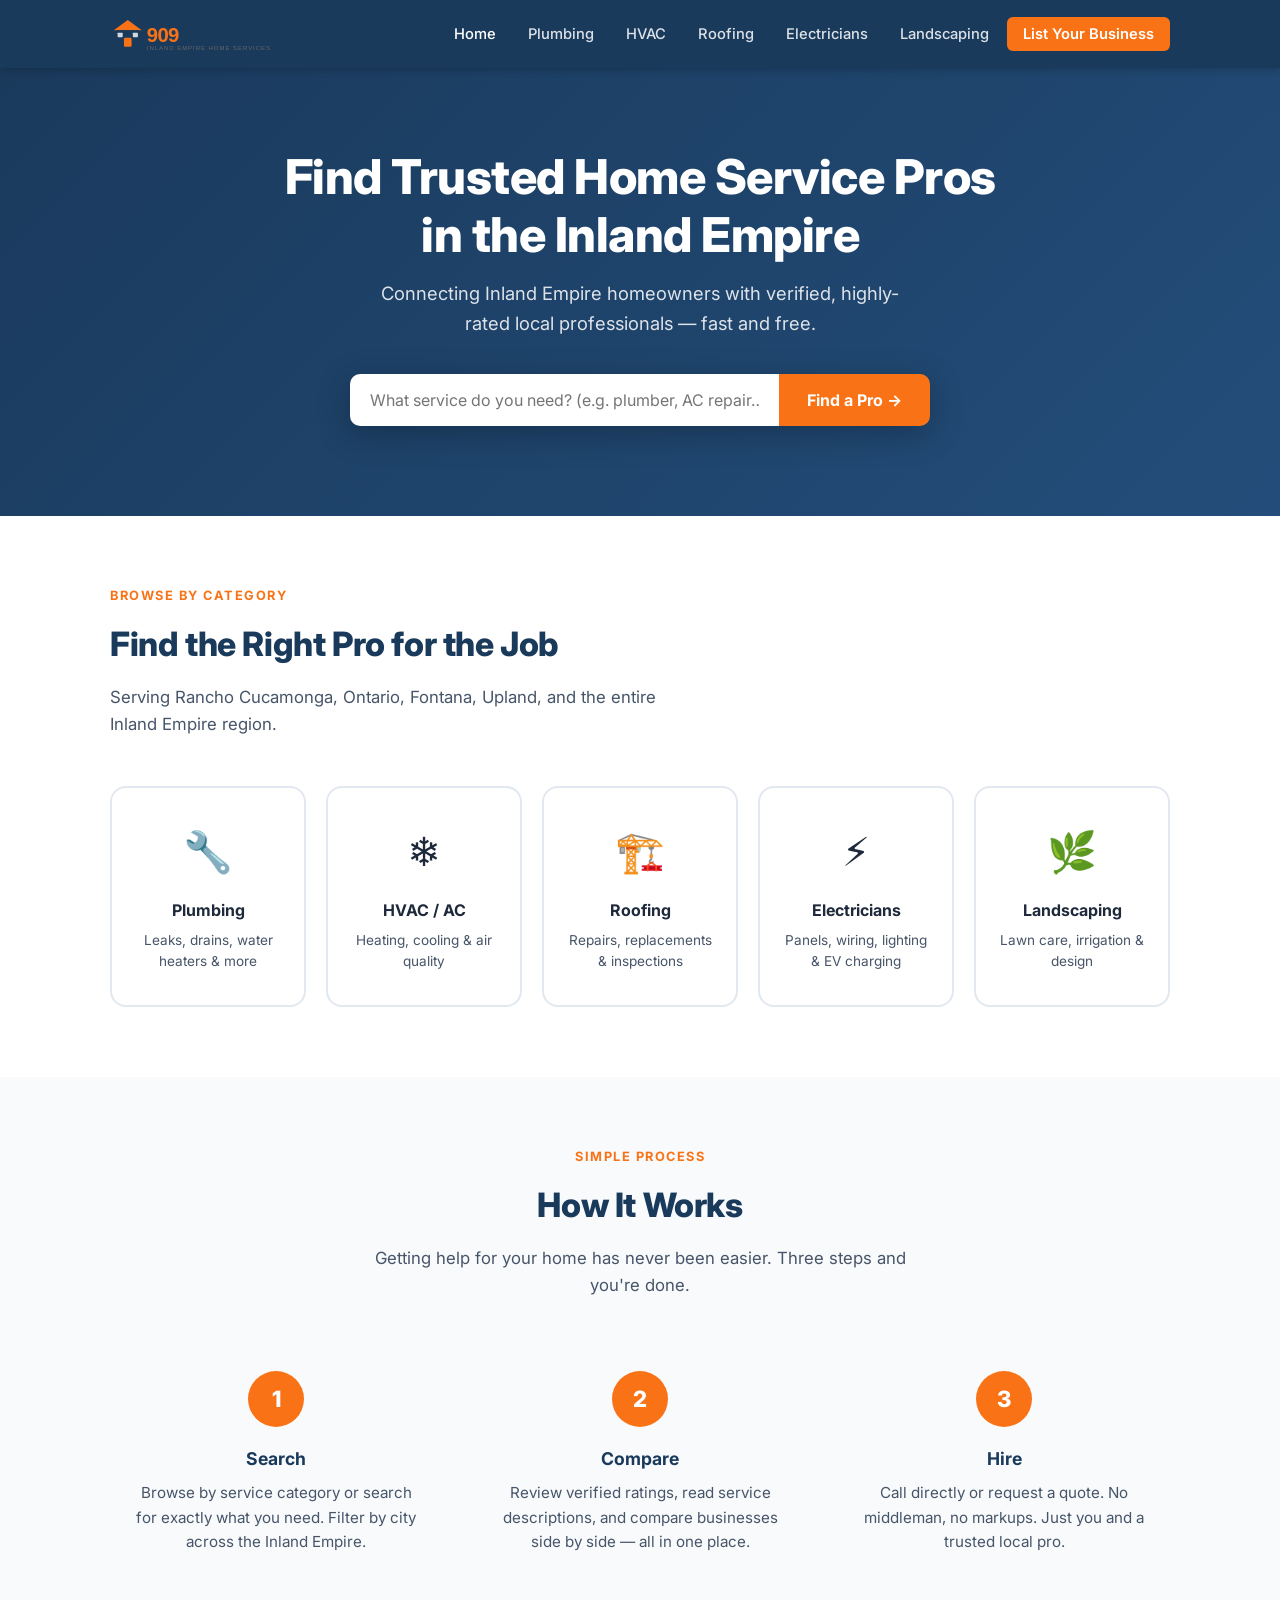
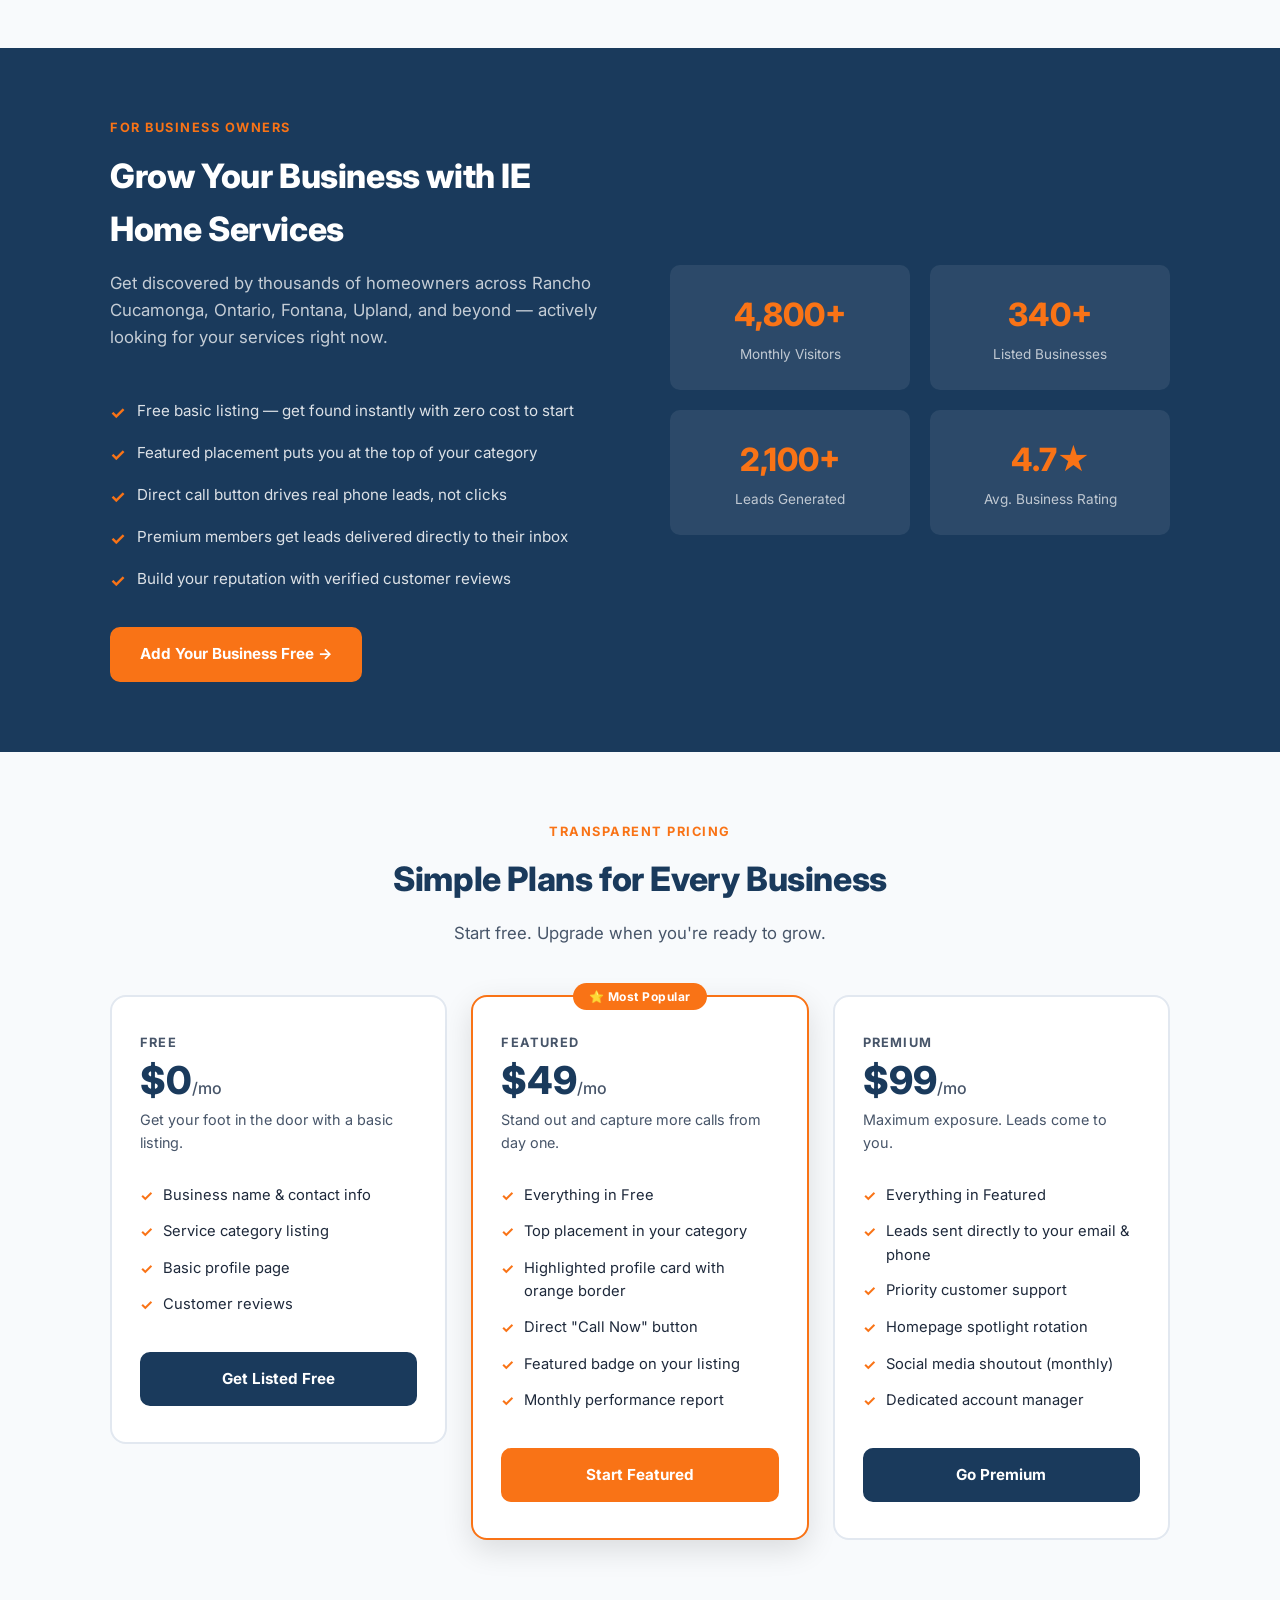
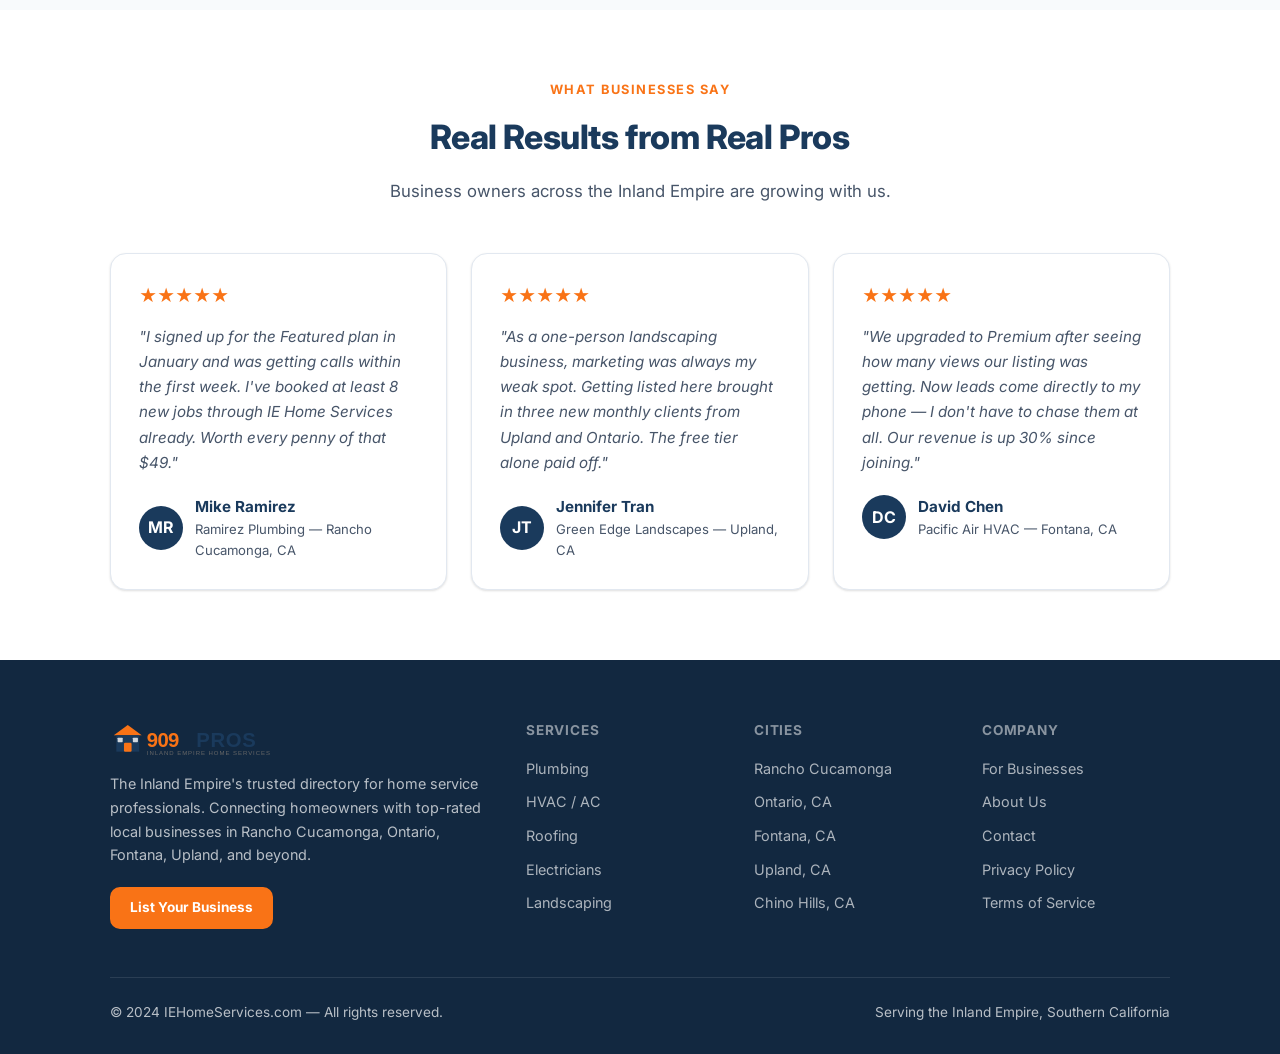
==== index.html @ f727fbee "Add proper SVG logo with house icon" ====
<!DOCTYPE html>
<html lang="en">
<head>
  <meta charset="UTF-8" />
  <meta name="viewport" content="width=device-width, initial-scale=1.0" />
  <title>IE Home Services | Find Trusted Home Pros in the Inland Empire</title>
  <meta name="description" content="Find trusted, local home service professionals in the Inland Empire, CA. Connect with top-rated plumbers, HVAC technicians, roofers, electricians, and landscapers in Rancho Cucamonga, Ontario, Fontana, and Upland." />
  <link rel="stylesheet" href="style.css" />
<link rel="icon" type="image/svg+xml" href="favicon.svg">
</head>
<body>

<!-- ============================================================ HEADER -->
<header class="site-header">
  <div class="container">
    <nav class="nav-inner">
      <a href="index.html" class="nav-logo"><img src="logo.svg" alt="909PROS" style="height:38px;vertical-align:middle;"></a>
      <input type="checkbox" id="nav-toggle" class="nav-toggle" style="display:none;" />
      <label for="nav-toggle">
        <div class="hamburger">
          <span></span><span></span><span></span>
        </div>
      </label>
      <ul class="nav-links">
        <li><a href="index.html" class="active">Home</a></li>
        <li><a href="plumbing.html">Plumbing</a></li>
        <li><a href="hvac.html">HVAC</a></li>
        <li><a href="roofing.html">Roofing</a></li>
        <li><a href="electricians.html">Electricians</a></li>
        <li><a href="landscaping.html">Landscaping</a></li>
        <li><a href="list-your-business.html" class="btn-nav">List Your Business</a></li>
      </ul>
    </nav>
  </div>
</header>

<!-- ============================================================ HERO -->
<section class="hero">
  <div class="container">
    <h1>Find Trusted Home Service Pros<br>in the Inland Empire</h1>
    <p>Connecting Inland Empire homeowners with verified, highly-rated local professionals — fast and free.</p>
    <div class="search-bar">
      <input type="text" placeholder="What service do you need? (e.g. plumber, AC repair…)" />
      <button type="button">Find a Pro →</button>
    </div>
  </div>
</section>

<!-- ============================================================ CATEGORIES -->
<section class="section">
  <div class="container">
    <div class="section-label">Browse by Category</div>
    <h2 class="section-title">Find the Right Pro for the Job</h2>
    <p class="section-sub">Serving Rancho Cucamonga, Ontario, Fontana, Upland, and the entire Inland Empire region.</p>
    <div class="categories-grid">
      <a href="plumbing.html" class="category-card">
        <span class="icon">🔧</span>
        <h3>Plumbing</h3>
        <p>Leaks, drains, water heaters & more</p>
      </a>
      <a href="hvac.html" class="category-card">
        <span class="icon">❄️</span>
        <h3>HVAC / AC</h3>
        <p>Heating, cooling & air quality</p>
      </a>
      <a href="roofing.html" class="category-card">
        <span class="icon">🏗️</span>
        <h3>Roofing</h3>
        <p>Repairs, replacements & inspections</p>
      </a>
      <a href="electricians.html" class="category-card">
        <span class="icon">⚡</span>
        <h3>Electricians</h3>
        <p>Panels, wiring, lighting & EV charging</p>
      </a>
      <a href="landscaping.html" class="category-card">
        <span class="icon">🌿</span>
        <h3>Landscaping</h3>
        <p>Lawn care, irrigation & design</p>
      </a>
    </div>
  </div>
</section>

<!-- ============================================================ HOW IT WORKS -->
<section class="section section-alt">
  <div class="container text-center">
    <div class="section-label">Simple Process</div>
    <h2 class="section-title">How It Works</h2>
    <p class="section-sub mb-0" style="margin:0 auto 48px;">Getting help for your home has never been easier. Three steps and you're done.</p>
    <div class="steps-grid">
      <div class="step">
        <div class="step-num">1</div>
        <h3>Search</h3>
        <p>Browse by service category or search for exactly what you need. Filter by city across the Inland Empire.</p>
      </div>
      <div class="step">
        <div class="step-num">2</div>
        <h3>Compare</h3>
        <p>Review verified ratings, read service descriptions, and compare businesses side by side — all in one place.</p>
      </div>
      <div class="step">
        <div class="step-num">3</div>
        <h3>Hire</h3>
        <p>Call directly or request a quote. No middleman, no markups. Just you and a trusted local pro.</p>
      </div>
    </div>
  </div>
</section>

<!-- ============================================================ FOR BUSINESS OWNERS -->
<section class="biz-section">
  <div class="container">
    <div class="biz-inner">
      <div class="biz-content">
        <div class="section-label">For Business Owners</div>
        <h2 class="section-title">Grow Your Business with IE Home Services</h2>
        <p class="section-sub">Get discovered by thousands of homeowners across Rancho Cucamonga, Ontario, Fontana, Upland, and beyond — actively looking for your services right now.</p>
        <ul class="biz-features">
          <li><span class="check">✓</span> Free basic listing — get found instantly with zero cost to start</li>
          <li><span class="check">✓</span> Featured placement puts you at the top of your category</li>
          <li><span class="check">✓</span> Direct call button drives real phone leads, not clicks</li>
          <li><span class="check">✓</span> Premium members get leads delivered directly to their inbox</li>
          <li><span class="check">✓</span> Build your reputation with verified customer reviews</li>
        </ul>
        <a href="list-your-business.html" class="btn btn-primary">Add Your Business Free →</a>
      </div>
      <div class="biz-stats">
        <div class="stat-box">
          <div class="stat-num">4,800+</div>
          <div class="stat-label">Monthly Visitors</div>
        </div>
        <div class="stat-box">
          <div class="stat-num">340+</div>
          <div class="stat-label">Listed Businesses</div>
        </div>
        <div class="stat-box">
          <div class="stat-num">2,100+</div>
          <div class="stat-label">Leads Generated</div>
        </div>
        <div class="stat-box">
          <div class="stat-num">4.7★</div>
          <div class="stat-label">Avg. Business Rating</div>
        </div>
      </div>
    </div>
  </div>
</section>

<!-- ============================================================ PRICING -->
<section class="section section-alt">
  <div class="container">
    <div class="section-label text-center">Transparent Pricing</div>
    <h2 class="section-title text-center">Simple Plans for Every Business</h2>
    <p class="section-sub text-center" style="margin:0 auto 48px;">Start free. Upgrade when you're ready to grow.</p>
    <div class="pricing-grid">

      <div class="pricing-card">
        <div class="pricing-tier">Free</div>
        <div class="pricing-price">$0<span>/mo</span></div>
        <div class="pricing-desc">Get your foot in the door with a basic listing.</div>
        <ul class="pricing-features">
          <li>Business name & contact info</li>
          <li>Service category listing</li>
          <li>Basic profile page</li>
          <li>Customer reviews</li>
        </ul>
        <a href="list-your-business.html" class="btn btn-navy" style="display:block;text-align:center;">Get Listed Free</a>
      </div>

      <div class="pricing-card featured">
        <div class="pricing-badge">⭐ Most Popular</div>
        <div class="pricing-tier">Featured</div>
        <div class="pricing-price">$49<span>/mo</span></div>
        <div class="pricing-desc">Stand out and capture more calls from day one.</div>
        <ul class="pricing-features">
          <li>Everything in Free</li>
          <li>Top placement in your category</li>
          <li>Highlighted profile card with orange border</li>
          <li>Direct "Call Now" button</li>
          <li>Featured badge on your listing</li>
          <li>Monthly performance report</li>
        </ul>
        <a href="list-your-business.html" class="btn btn-primary" style="display:block;text-align:center;">Start Featured</a>
      </div>

      <div class="pricing-card">
        <div class="pricing-tier">Premium</div>
        <div class="pricing-price">$99<span>/mo</span></div>
        <div class="pricing-desc">Maximum exposure. Leads come to you.</div>
        <ul class="pricing-features">
          <li>Everything in Featured</li>
          <li>Leads sent directly to your email & phone</li>
          <li>Priority customer support</li>
          <li>Homepage spotlight rotation</li>
          <li>Social media shoutout (monthly)</li>
          <li>Dedicated account manager</li>
        </ul>
        <a href="list-your-business.html" class="btn btn-navy" style="display:block;text-align:center;">Go Premium</a>
      </div>

    </div>
  </div>
</section>

<!-- ============================================================ TESTIMONIALS -->
<section class="section">
  <div class="container">
    <div class="section-label text-center">What Businesses Say</div>
    <h2 class="section-title text-center">Real Results from Real Pros</h2>
    <p class="section-sub text-center" style="margin:0 auto 48px;">Business owners across the Inland Empire are growing with us.</p>
    <div class="testimonials-grid">

      <div class="testimonial-card">
        <div class="testimonial-stars">★★★★★</div>
        <p class="testimonial-text">"I signed up for the Featured plan in January and was getting calls within the first week. I've booked at least 8 new jobs through IE Home Services already. Worth every penny of that $49."</p>
        <div class="testimonial-author">
          <div class="author-avatar">MR</div>
          <div>
            <div class="author-name">Mike Ramirez</div>
            <div class="author-biz">Ramirez Plumbing — Rancho Cucamonga, CA</div>
          </div>
        </div>
      </div>

      <div class="testimonial-card">
        <div class="testimonial-stars">★★★★★</div>
        <p class="testimonial-text">"As a one-person landscaping business, marketing was always my weak spot. Getting listed here brought in three new monthly clients from Upland and Ontario. The free tier alone paid off."</p>
        <div class="testimonial-author">
          <div class="author-avatar">JT</div>
          <div>
            <div class="author-name">Jennifer Tran</div>
            <div class="author-biz">Green Edge Landscapes — Upland, CA</div>
          </div>
        </div>
      </div>

      <div class="testimonial-card">
        <div class="testimonial-stars">★★★★★</div>
        <p class="testimonial-text">"We upgraded to Premium after seeing how many views our listing was getting. Now leads come directly to my phone — I don't have to chase them at all. Our revenue is up 30% since joining."</p>
        <div class="testimonial-author">
          <div class="author-avatar">DC</div>
          <div>
            <div class="author-name">David Chen</div>
            <div class="author-biz">Pacific Air HVAC — Fontana, CA</div>
          </div>
        </div>
      </div>

    </div>
  </div>
</section>

<!-- ============================================================ FOOTER -->
<footer class="site-footer">
  <div class="container">
    <div class="footer-grid">
      <div>
        <div class="footer-logo"><img src="logo.svg" alt="909PROS" style="height:38px;vertical-align:middle;"></div>
        <p class="footer-desc">The Inland Empire's trusted directory for home service professionals. Connecting homeowners with top-rated local businesses in Rancho Cucamonga, Ontario, Fontana, Upland, and beyond.</p>
        <a href="list-your-business.html" class="btn btn-primary btn-sm">List Your Business</a>
      </div>
      <div class="footer-col">
        <h4>Services</h4>
        <ul>
          <li><a href="plumbing.html">Plumbing</a></li>
          <li><a href="hvac.html">HVAC / AC</a></li>
          <li><a href="roofing.html">Roofing</a></li>
          <li><a href="electricians.html">Electricians</a></li>
          <li><a href="landscaping.html">Landscaping</a></li>
        </ul>
      </div>
      <div class="footer-col">
        <h4>Cities</h4>
        <ul>
          <li><a href="#">Rancho Cucamonga</a></li>
          <li><a href="#">Ontario, CA</a></li>
          <li><a href="#">Fontana, CA</a></li>
          <li><a href="#">Upland, CA</a></li>
          <li><a href="#">Chino Hills, CA</a></li>
        </ul>
      </div>
      <div class="footer-col">
        <h4>Company</h4>
        <ul>
          <li><a href="list-your-business.html">For Businesses</a></li>
          <li><a href="#">About Us</a></li>
          <li><a href="#">Contact</a></li>
          <li><a href="#">Privacy Policy</a></li>
          <li><a href="#">Terms of Service</a></li>
        </ul>
      </div>
    </div>
    <div class="footer-bottom">
      <span>© 2024 IEHomeServices.com — All rights reserved.</span>
      <span>Serving the Inland Empire, Southern California</span>
    </div>
  </div>
</footer>

</body>
</html>
---- style.css ----
/* IE Home Services - Main Stylesheet */
@import url('https://fonts.googleapis.com/css2?family=Inter:wght@300;400;500;600;700;800&display=swap');

/* ============================================================
   RESET & BASE
   ============================================================ */
*, *::before, *::after { box-sizing: border-box; margin: 0; padding: 0; }

:root {
  --navy:   #1a3a5c;
  --navy-dark: #122840;
  --navy-light: #234d7a;
  --orange: #f97316;
  --orange-dark: #ea6c0a;
  --white:  #ffffff;
  --gray-50:  #f8fafc;
  --gray-100: #f1f5f9;
  --gray-200: #e2e8f0;
  --gray-400: #94a3b8;
  --gray-600: #475569;
  --gray-800: #1e293b;
  --shadow-sm: 0 1px 3px rgba(0,0,0,.08), 0 1px 2px rgba(0,0,0,.06);
  --shadow:    0 4px 12px rgba(0,0,0,.10);
  --shadow-lg: 0 10px 30px rgba(0,0,0,.12);
  --radius: 10px;
  --radius-lg: 16px;
}

html { scroll-behavior: smooth; }

body {
  font-family: 'Inter', system-ui, -apple-system, sans-serif;
  font-size: 16px;
  line-height: 1.6;
  color: var(--gray-800);
  background: var(--white);
}

a { color: var(--navy); text-decoration: none; }
a:hover { color: var(--orange); }

img { max-width: 100%; display: block; }

.container {
  max-width: 1100px;
  margin: 0 auto;
  padding: 0 20px;
}

/* ============================================================
   HEADER & NAV
   ============================================================ */
.site-header {
  background: var(--navy);
  position: sticky;
  top: 0;
  z-index: 100;
  box-shadow: 0 2px 8px rgba(0,0,0,.2);
}

.nav-inner {
  display: flex;
  align-items: center;
  justify-content: space-between;
  height: 68px;
}

.nav-logo {
  font-size: 1.25rem;
  font-weight: 800;
  color: var(--white);
  letter-spacing: -.3px;
}
.nav-logo:hover { color: var(--orange); }

.nav-links {
  display: flex;
  align-items: center;
  gap: 4px;
  list-style: none;
}

.nav-links a {
  color: rgba(255,255,255,.85);
  padding: 8px 14px;
  border-radius: 6px;
  font-size: .92rem;
  font-weight: 500;
  transition: color .2s, background .2s;
}
.nav-links a:hover { color: var(--white); background: rgba(255,255,255,.1); }
.nav-links a.active { color: var(--white); }

.nav-links .btn-nav {
  background: var(--orange);
  color: var(--white) !important;
  border-radius: 6px;
  padding: 8px 16px;
  font-weight: 600;
  transition: background .2s;
}
.nav-links .btn-nav:hover { background: var(--orange-dark); }

/* Hamburger (CSS only) */
.nav-toggle { display: none; }
.hamburger {
  display: none;
  flex-direction: column;
  gap: 5px;
  cursor: pointer;
  padding: 8px;
}
.hamburger span {
  display: block;
  width: 24px;
  height: 2px;
  background: var(--white);
  border-radius: 2px;
  transition: transform .3s, opacity .3s;
}

@media (max-width: 768px) {
  .hamburger { display: flex; }
  .nav-links {
    position: absolute;
    top: 68px;
    left: 0;
    right: 0;
    background: var(--navy-dark);
    flex-direction: column;
    align-items: stretch;
    gap: 0;
    max-height: 0;
    overflow: hidden;
    transition: max-height .35s ease;
  }
  .nav-toggle:checked ~ .nav-links {
    max-height: 500px;
  }
  .nav-links a {
    padding: 14px 24px;
    border-radius: 0;
    border-bottom: 1px solid rgba(255,255,255,.08);
  }
  .nav-links .btn-nav {
    margin: 12px 24px;
    border-radius: 6px;
    text-align: center;
  }
  .nav-toggle:checked ~ label .hamburger span:nth-child(1) {
    transform: translateY(7px) rotate(45deg);
  }
  .nav-toggle:checked ~ label .hamburger span:nth-child(2) {
    opacity: 0;
  }
  .nav-toggle:checked ~ label .hamburger span:nth-child(3) {
    transform: translateY(-7px) rotate(-45deg);
  }
}

/* ============================================================
   HERO
   ============================================================ */
.hero {
  background: linear-gradient(135deg, var(--navy) 0%, var(--navy-light) 100%);
  color: var(--white);
  padding: 80px 20px 90px;
  text-align: center;
}

.hero h1 {
  font-size: clamp(1.9rem, 4vw, 3rem);
  font-weight: 800;
  line-height: 1.2;
  margin-bottom: 16px;
  letter-spacing: -.5px;
}

.hero p {
  font-size: 1.15rem;
  opacity: .85;
  margin-bottom: 36px;
  max-width: 560px;
  margin-left: auto;
  margin-right: auto;
}

.search-bar {
  display: flex;
  max-width: 580px;
  margin: 0 auto;
  border-radius: var(--radius);
  overflow: hidden;
  box-shadow: 0 8px 32px rgba(0,0,0,.25);
}

.search-bar input {
  flex: 1;
  padding: 16px 20px;
  font-size: 1rem;
  border: none;
  outline: none;
  font-family: inherit;
}

.search-bar button {
  background: var(--orange);
  color: var(--white);
  border: none;
  padding: 16px 28px;
  font-size: 1rem;
  font-weight: 700;
  cursor: pointer;
  font-family: inherit;
  transition: background .2s;
  white-space: nowrap;
}
.search-bar button:hover { background: var(--orange-dark); }

/* ============================================================
   SECTIONS (shared)
   ============================================================ */
.section { padding: 70px 0; }
.section-alt { background: var(--gray-50); }

.section-label {
  font-size: .8rem;
  font-weight: 700;
  letter-spacing: 1.5px;
  text-transform: uppercase;
  color: var(--orange);
  margin-bottom: 10px;
}

.section-title {
  font-size: clamp(1.5rem, 3vw, 2.1rem);
  font-weight: 800;
  color: var(--navy);
  letter-spacing: -.4px;
  margin-bottom: 14px;
}

.section-sub {
  font-size: 1.05rem;
  color: var(--gray-600);
  max-width: 580px;
  margin-bottom: 48px;
}

/* ============================================================
   CATEGORY CARDS
   ============================================================ */
.categories-grid {
  display: grid;
  grid-template-columns: repeat(auto-fit, minmax(180px, 1fr));
  gap: 20px;
  margin-top: 8px;
}

.category-card {
  background: var(--white);
  border: 2px solid var(--gray-200);
  border-radius: var(--radius-lg);
  padding: 32px 20px;
  text-align: center;
  transition: border-color .25s, box-shadow .25s, transform .25s;
  display: block;
  color: var(--gray-800);
}

.category-card:hover {
  border-color: var(--orange);
  box-shadow: var(--shadow-lg);
  transform: translateY(-4px);
  color: var(--navy);
}

.category-card .icon {
  font-size: 2.5rem;
  margin-bottom: 14px;
  display: block;
}

.category-card h3 {
  font-size: 1rem;
  font-weight: 700;
  margin-bottom: 6px;
}

.category-card p {
  font-size: .85rem;
  color: var(--gray-600);
}

/* ============================================================
   HOW IT WORKS
   ============================================================ */
.steps-grid {
  display: grid;
  grid-template-columns: repeat(auto-fit, minmax(240px, 1fr));
  gap: 32px;
  margin-top: 8px;
}

.step {
  text-align: center;
  padding: 24px;
}

.step-num {
  width: 56px;
  height: 56px;
  background: var(--orange);
  color: var(--white);
  border-radius: 50%;
  display: flex;
  align-items: center;
  justify-content: center;
  font-size: 1.4rem;
  font-weight: 800;
  margin: 0 auto 18px;
}

.step h3 {
  font-size: 1.1rem;
  font-weight: 700;
  color: var(--navy);
  margin-bottom: 8px;
}

.step p {
  font-size: .95rem;
  color: var(--gray-600);
}

/* ============================================================
   PRICING
   ============================================================ */
.pricing-grid {
  display: grid;
  grid-template-columns: repeat(auto-fit, minmax(260px, 1fr));
  gap: 24px;
  align-items: start;
}

.pricing-card {
  border: 2px solid var(--gray-200);
  border-radius: var(--radius-lg);
  padding: 36px 28px;
  background: var(--white);
  position: relative;
}

.pricing-card.featured {
  border-color: var(--orange);
  box-shadow: var(--shadow-lg);
}

.pricing-badge {
  position: absolute;
  top: -14px;
  left: 50%;
  transform: translateX(-50%);
  background: var(--orange);
  color: var(--white);
  font-size: .75rem;
  font-weight: 700;
  letter-spacing: .5px;
  padding: 4px 16px;
  border-radius: 20px;
  white-space: nowrap;
}

.pricing-tier {
  font-size: .8rem;
  font-weight: 700;
  letter-spacing: 1.2px;
  text-transform: uppercase;
  color: var(--gray-600);
  margin-bottom: 8px;
}

.pricing-price {
  font-size: 2.4rem;
  font-weight: 800;
  color: var(--navy);
  line-height: 1;
  margin-bottom: 4px;
}

.pricing-price span {
  font-size: 1rem;
  font-weight: 500;
  color: var(--gray-600);
}

.pricing-desc {
  font-size: .9rem;
  color: var(--gray-600);
  margin-bottom: 24px;
  margin-top: 8px;
}

.pricing-features {
  list-style: none;
  margin-bottom: 28px;
}

.pricing-features li {
  font-size: .92rem;
  padding: 6px 0;
  color: var(--gray-700);
  display: flex;
  align-items: flex-start;
  gap: 10px;
}

.pricing-features li::before {
  content: "✓";
  color: var(--orange);
  font-weight: 700;
  flex-shrink: 0;
  margin-top: 1px;
}

/* ============================================================
   FOR BUSINESS SECTION
   ============================================================ */
.biz-section {
  background: var(--navy);
  color: var(--white);
  padding: 70px 0;
}

.biz-inner {
  display: grid;
  grid-template-columns: 1fr 1fr;
  gap: 60px;
  align-items: center;
}

.biz-content .section-title { color: var(--white); }
.biz-content .section-sub { color: rgba(255,255,255,.75); }

.biz-features {
  list-style: none;
  margin-bottom: 32px;
}

.biz-features li {
  display: flex;
  align-items: flex-start;
  gap: 12px;
  margin-bottom: 14px;
  font-size: .95rem;
  color: rgba(255,255,255,.85);
}

.biz-features li span.check {
  color: var(--orange);
  font-weight: 700;
  font-size: 1.1rem;
  flex-shrink: 0;
}

.biz-stats {
  display: grid;
  grid-template-columns: 1fr 1fr;
  gap: 20px;
}

.stat-box {
  background: rgba(255,255,255,.08);
  border-radius: var(--radius);
  padding: 24px;
  text-align: center;
}

.stat-box .stat-num {
  font-size: 2rem;
  font-weight: 800;
  color: var(--orange);
}

.stat-box .stat-label {
  font-size: .85rem;
  color: rgba(255,255,255,.7);
  margin-top: 4px;
}

@media (max-width: 768px) {
  .biz-inner { grid-template-columns: 1fr; gap: 40px; }
}

/* ============================================================
   TESTIMONIALS
   ============================================================ */
.testimonials-grid {
  display: grid;
  grid-template-columns: repeat(auto-fit, minmax(280px, 1fr));
  gap: 24px;
}

.testimonial-card {
  background: var(--white);
  border: 1px solid var(--gray-200);
  border-radius: var(--radius-lg);
  padding: 28px;
  box-shadow: var(--shadow-sm);
}

.testimonial-stars {
  color: var(--orange);
  font-size: 1.1rem;
  margin-bottom: 14px;
}

.testimonial-text {
  font-size: .95rem;
  color: var(--gray-600);
  line-height: 1.65;
  margin-bottom: 20px;
  font-style: italic;
}

.testimonial-author {
  display: flex;
  align-items: center;
  gap: 12px;
}

.author-avatar {
  width: 44px;
  height: 44px;
  border-radius: 50%;
  background: var(--navy);
  color: var(--white);
  display: flex;
  align-items: center;
  justify-content: center;
  font-weight: 700;
  font-size: 1rem;
  flex-shrink: 0;
}

.author-name {
  font-weight: 700;
  font-size: .95rem;
  color: var(--navy);
}

.author-biz {
  font-size: .82rem;
  color: var(--gray-600);
}

/* ============================================================
   BUTTONS
   ============================================================ */
.btn {
  display: inline-block;
  padding: 13px 28px;
  border-radius: var(--radius);
  font-weight: 700;
  font-size: .95rem;
  cursor: pointer;
  transition: all .2s;
  border: 2px solid transparent;
  font-family: inherit;
  text-align: center;
}

.btn-primary {
  background: var(--orange);
  color: var(--white);
  border-color: var(--orange);
}
.btn-primary:hover {
  background: var(--orange-dark);
  border-color: var(--orange-dark);
  color: var(--white);
  transform: translateY(-1px);
  box-shadow: 0 4px 12px rgba(249,115,22,.35);
}

.btn-outline {
  background: transparent;
  color: var(--white);
  border-color: rgba(255,255,255,.5);
}
.btn-outline:hover {
  background: rgba(255,255,255,.1);
  border-color: var(--white);
  color: var(--white);
}

.btn-navy {
  background: var(--navy);
  color: var(--white);
  border-color: var(--navy);
}
.btn-navy:hover {
  background: var(--navy-dark);
  border-color: var(--navy-dark);
  color: var(--white);
}

.btn-sm {
  padding: 8px 18px;
  font-size: .85rem;
}

/* ============================================================
   DIRECTORY PAGE
   ============================================================ */
.page-hero {
  background: linear-gradient(135deg, var(--navy) 0%, var(--navy-light) 100%);
  padding: 50px 20px 60px;
  color: var(--white);
}

.page-hero h1 {
  font-size: clamp(1.6rem, 3.5vw, 2.4rem);
  font-weight: 800;
  letter-spacing: -.4px;
  margin-bottom: 10px;
}

.page-hero p {
  font-size: 1.05rem;
  opacity: .82;
  max-width: 560px;
}

.breadcrumb {
  font-size: .85rem;
  color: rgba(255,255,255,.6);
  margin-bottom: 14px;
}
.breadcrumb a { color: rgba(255,255,255,.75); }
.breadcrumb a:hover { color: var(--white); }

.listings-section { padding: 50px 0; }

.listings-grid {
  display: flex;
  flex-direction: column;
  gap: 20px;
}

/* ============================================================
   LISTING CARD
   ============================================================ */
.listing-card {
  background: var(--white);
  border: 1px solid var(--gray-200);
  border-radius: var(--radius-lg);
  padding: 24px 28px;
  display: grid;
  grid-template-columns: 1fr auto;
  gap: 20px;
  box-shadow: var(--shadow-sm);
  transition: box-shadow .25s, border-color .25s;
}
.listing-card:hover {
  box-shadow: var(--shadow);
  border-color: var(--gray-400);
}

.listing-card.featured-listing {
  border-color: var(--orange);
  border-width: 2px;
  box-shadow: 0 4px 16px rgba(249,115,22,.15);
}

.listing-featured-badge {
  display: inline-block;
  background: var(--orange);
  color: var(--white);
  font-size: .72rem;
  font-weight: 700;
  letter-spacing: .8px;
  padding: 3px 10px;
  border-radius: 20px;
  margin-bottom: 8px;
  text-transform: uppercase;
}

.listing-name {
  font-size: 1.2rem;
  font-weight: 800;
  color: var(--navy);
  margin-bottom: 6px;
}

.listing-rating {
  display: flex;
  align-items: center;
  gap: 6px;
  margin-bottom: 8px;
}

.stars {
  color: #f59e0b;
  font-size: .95rem;
}

.rating-num {
  font-weight: 700;
  font-size: .9rem;
  color: var(--gray-800);
}

.review-count {
  font-size: .85rem;
  color: var(--gray-600);
}

.listing-meta {
  font-size: .88rem;
  color: var(--gray-600);
  margin-bottom: 10px;
  display: flex;
  flex-wrap: wrap;
  gap: 16px;
}

.listing-meta span {
  display: flex;
  align-items: center;
  gap: 5px;
}

.listing-desc {
  font-size: .93rem;
  color: var(--gray-600);
  line-height: 1.6;
}

.listing-actions {
  display: flex;
  flex-direction: column;
  gap: 10px;
  align-items: flex-end;
  justify-content: flex-start;
  flex-shrink: 0;
}

@media (max-width: 640px) {
  .listing-card {
    grid-template-columns: 1fr;
  }
  .listing-actions {
    flex-direction: row;
    align-items: center;
    flex-wrap: wrap;
  }
}

/* ============================================================
   CTA BANNER
   ============================================================ */
.cta-banner {
  background: var(--gray-50);
  border: 2px dashed var(--gray-200);
  border-radius: var(--radius-lg);
  padding: 36px 28px;
  text-align: center;
  margin-top: 32px;
}

.cta-banner h3 {
  font-size: 1.2rem;
  font-weight: 800;
  color: var(--navy);
  margin-bottom: 8px;
}

.cta-banner p {
  color: var(--gray-600);
  margin-bottom: 20px;
}

/* ============================================================
   LIST YOUR BUSINESS PAGE
   ============================================================ */
.form-section { padding: 60px 0; }

.form-layout {
  display: grid;
  grid-template-columns: 1fr 1fr;
  gap: 60px;
  align-items: start;
}

@media (max-width: 768px) {
  .form-layout { grid-template-columns: 1fr; gap: 40px; }
}

.form-card {
  background: var(--white);
  border: 1px solid var(--gray-200);
  border-radius: var(--radius-lg);
  padding: 36px;
  box-shadow: var(--shadow);
}

.form-card h2 {
  font-size: 1.4rem;
  font-weight: 800;
  color: var(--navy);
  margin-bottom: 24px;
}

.form-group {
  margin-bottom: 18px;
}

.form-group label {
  display: block;
  font-size: .88rem;
  font-weight: 600;
  color: var(--gray-800);
  margin-bottom: 6px;
}

.form-group input,
.form-group select,
.form-group textarea {
  width: 100%;
  padding: 12px 14px;
  border: 1.5px solid var(--gray-200);
  border-radius: var(--radius);
  font-size: .95rem;
  font-family: inherit;
  color: var(--gray-800);
  transition: border-color .2s, box-shadow .2s;
  background: var(--white);
}

.form-group input:focus,
.form-group select:focus,
.form-group textarea:focus {
  outline: none;
  border-color: var(--navy);
  box-shadow: 0 0 0 3px rgba(26,58,92,.1);
}

.form-group textarea {
  resize: vertical;
  min-height: 100px;
}

.form-row {
  display: grid;
  grid-template-columns: 1fr 1fr;
  gap: 14px;
}

@media (max-width: 480px) {
  .form-row { grid-template-columns: 1fr; }
}

.form-submit-btn {
  width: 100%;
  padding: 15px;
  font-size: 1rem;
}

/* ============================================================
   FOOTER
   ============================================================ */
.site-footer {
  background: var(--navy-dark);
  color: rgba(255,255,255,.7);
  padding: 60px 0 30px;
}

.footer-grid {
  display: grid;
  grid-template-columns: 2fr 1fr 1fr 1fr;
  gap: 40px;
  margin-bottom: 48px;
}

@media (max-width: 768px) {
  .footer-grid { grid-template-columns: 1fr 1fr; }
}
@media (max-width: 480px) {
  .footer-grid { grid-template-columns: 1fr; }
}

.footer-logo {
  font-size: 1.2rem;
  font-weight: 800;
  color: var(--white);
  margin-bottom: 14px;
}

.footer-desc {
  font-size: .9rem;
  line-height: 1.65;
  margin-bottom: 20px;
}

.footer-col h4 {
  font-size: .85rem;
  font-weight: 700;
  letter-spacing: .8px;
  text-transform: uppercase;
  color: rgba(255,255,255,.5);
  margin-bottom: 14px;
}

.footer-col ul {
  list-style: none;
}

.footer-col ul li {
  margin-bottom: 8px;
}

.footer-col ul li a {
  color: rgba(255,255,255,.65);
  font-size: .9rem;
  transition: color .2s;
}
.footer-col ul li a:hover { color: var(--white); }

.footer-bottom {
  border-top: 1px solid rgba(255,255,255,.1);
  padding-top: 24px;
  display: flex;
  justify-content: space-between;
  align-items: center;
  flex-wrap: wrap;
  gap: 12px;
  font-size: .85rem;
}

.footer-bottom a { color: rgba(255,255,255,.5); }
.footer-bottom a:hover { color: var(--white); }

/* ============================================================
   UTILITY
   ============================================================ */
.text-center { text-align: center; }
.mt-4 { margin-top: 16px; }
.mt-6 { margin-top: 24px; }
.mb-0 { margin-bottom: 0; }
.tag {
  display: inline-block;
  background: var(--gray-100);
  color: var(--gray-600);
  font-size: .78rem;
  font-weight: 600;
  padding: 3px 10px;
  border-radius: 20px;
  margin-right: 6px;
  margin-bottom: 6px;
}
.tag-orange {
  background: rgba(249,115,22,.1);
  color: var(--orange-dark);
}
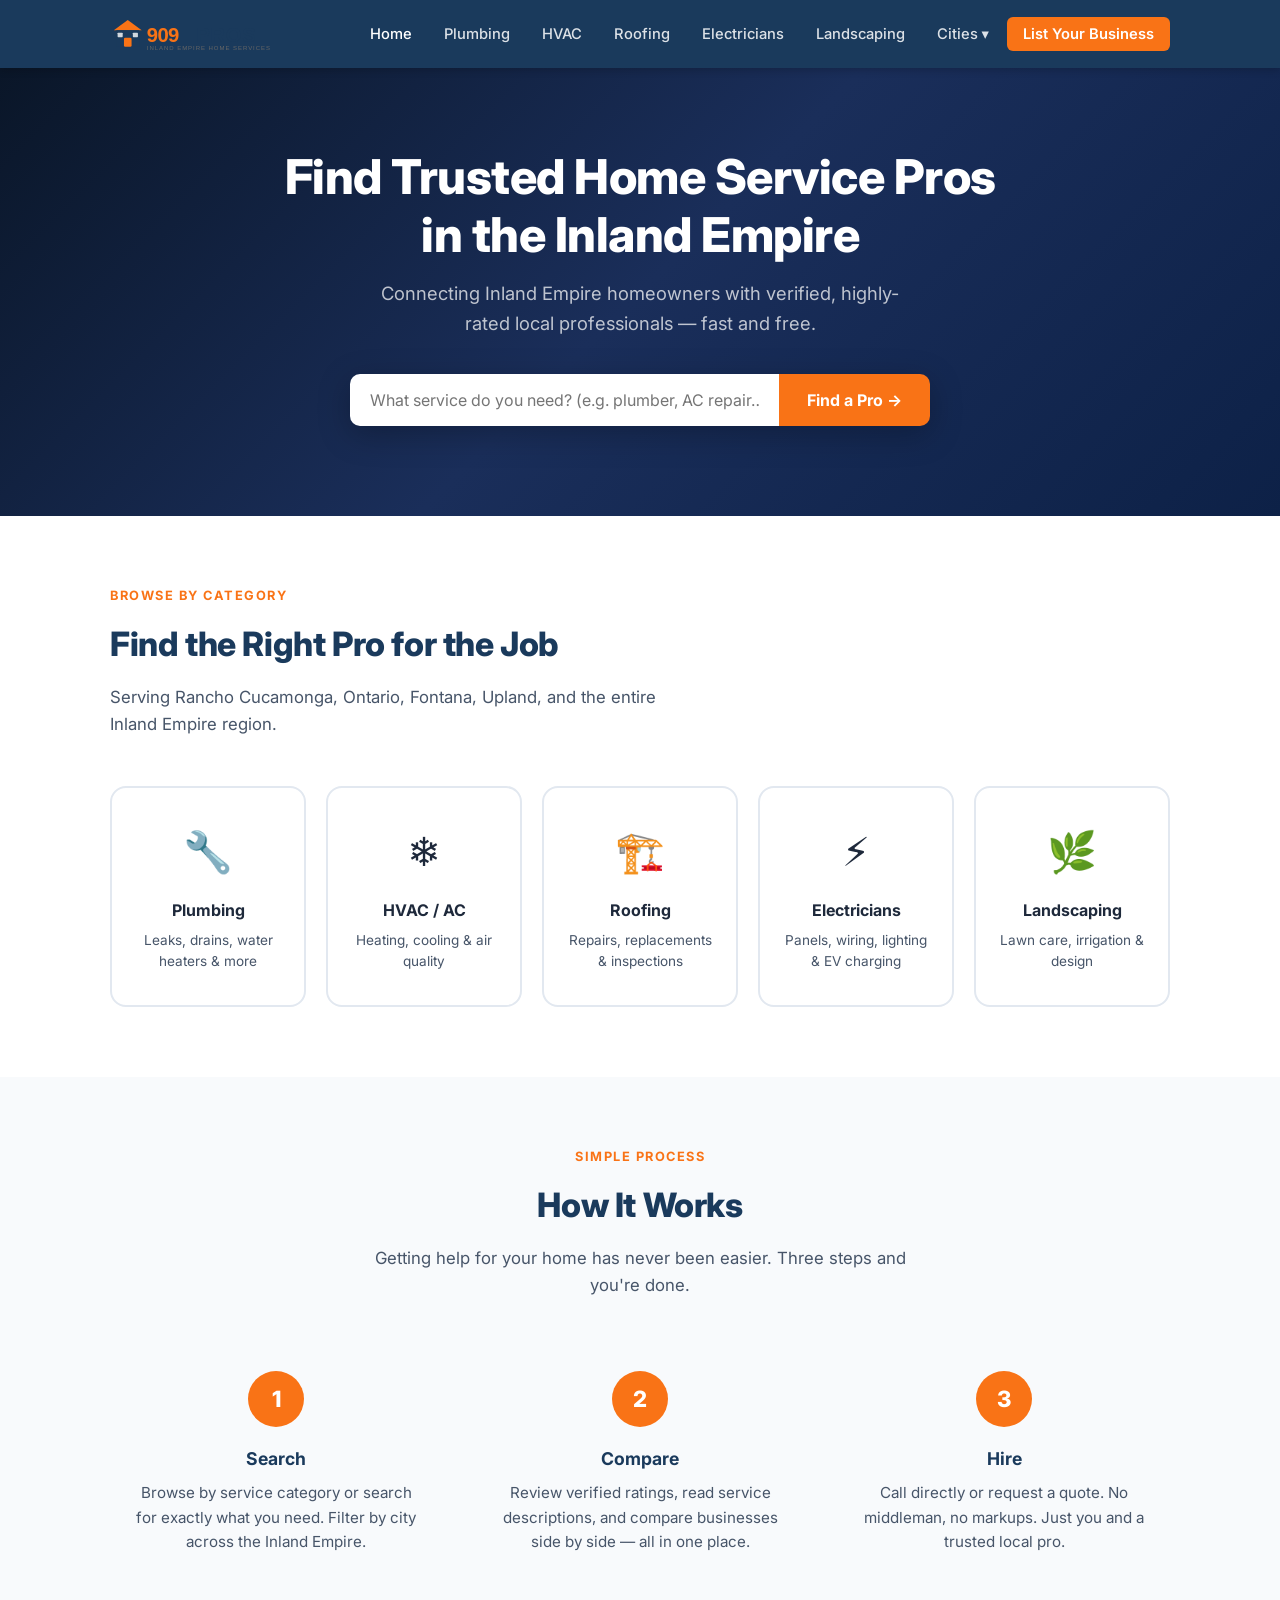
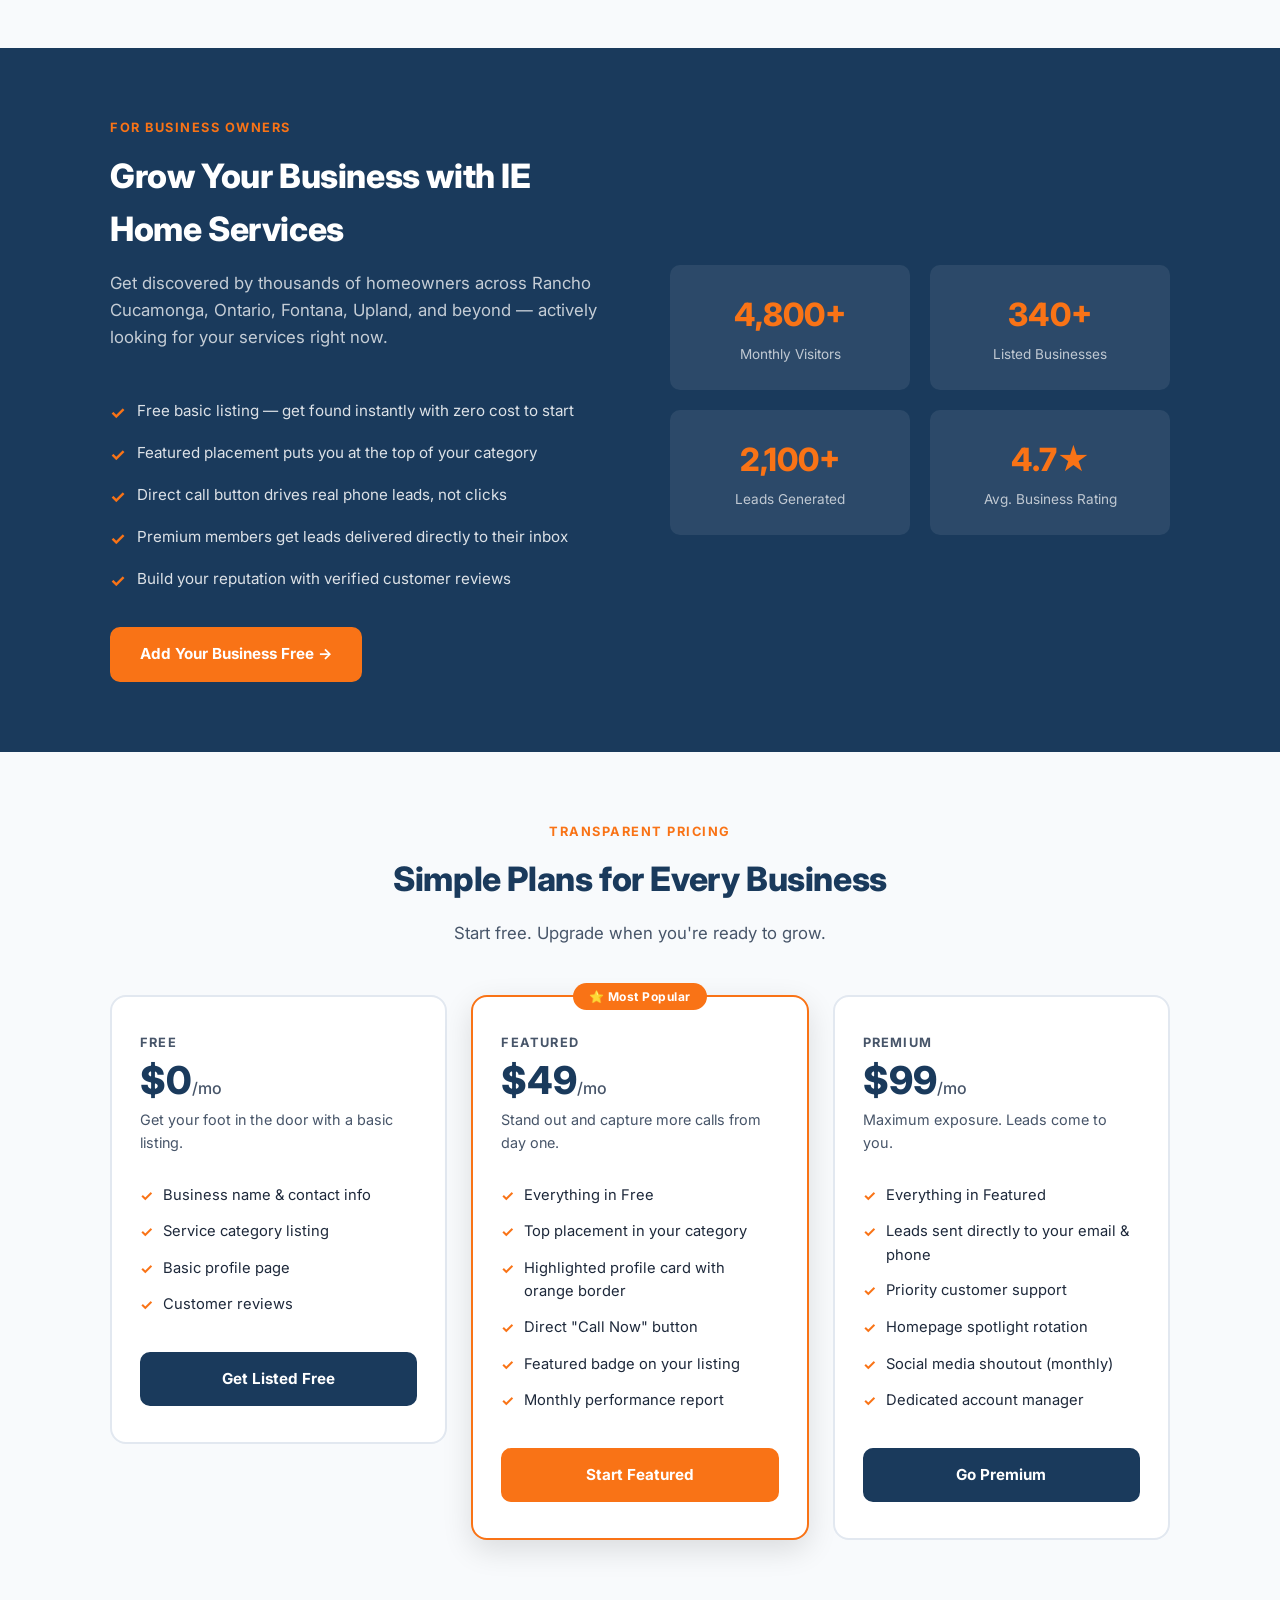
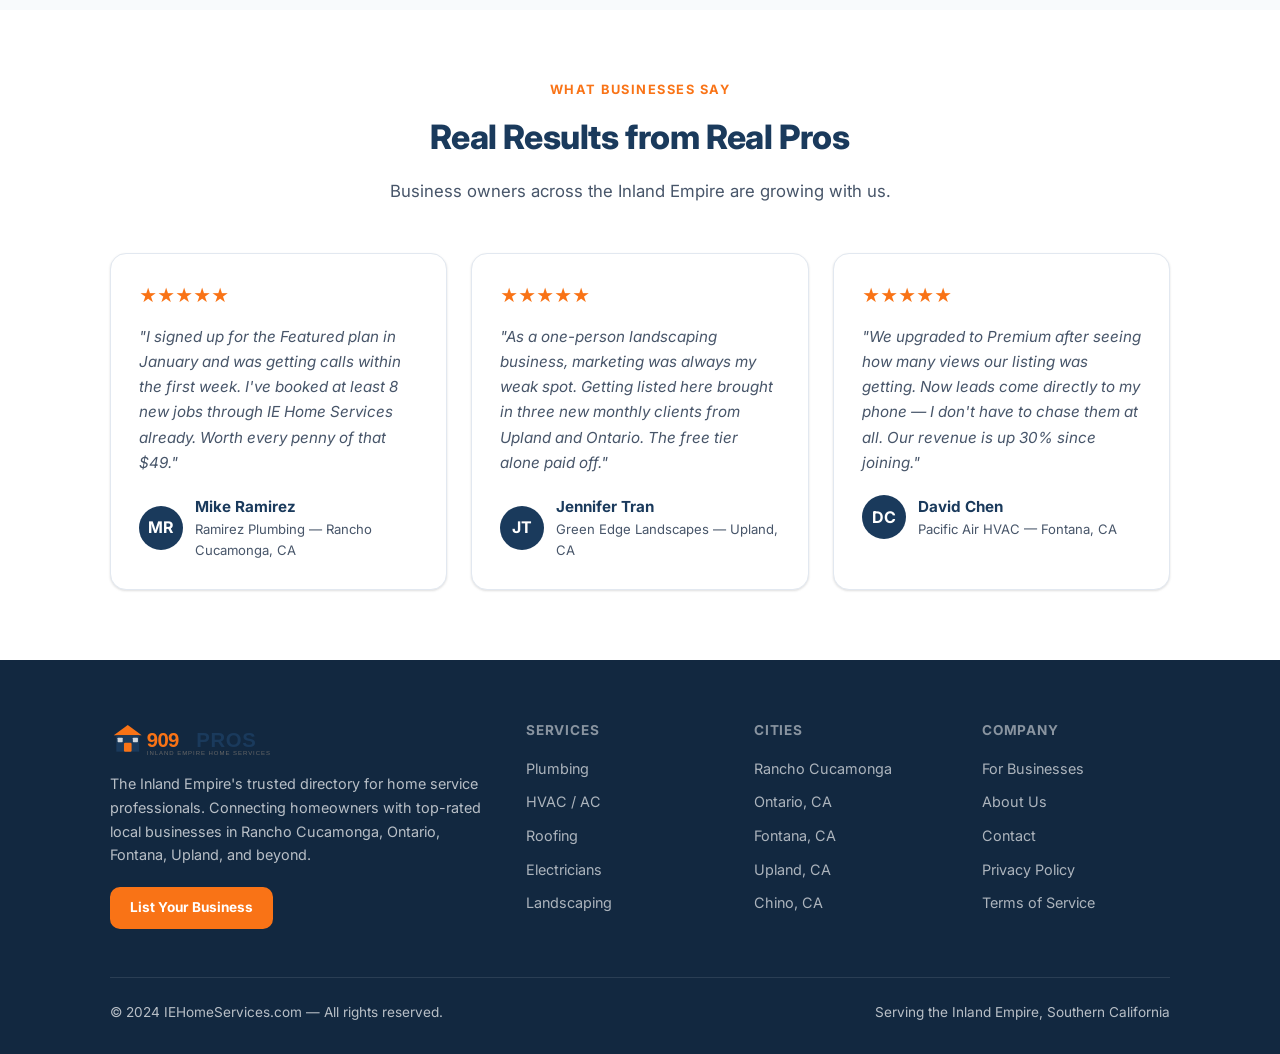
==== commit e0ebb88a: "Major upgrade: city pages, schema, robots.txt, form, better hero" ====
--- a/index.html
+++ b/index.html
@@ -7,6 +7,16 @@
   <meta name="description" content="Find trusted, local home service professionals in the Inland Empire, CA. Connect with top-rated plumbers, HVAC technicians, roofers, electricians, and landscapers in Rancho Cucamonga, Ontario, Fontana, and Upland." />
   <link rel="stylesheet" href="style.css" />
 <link rel="icon" type="image/svg+xml" href="favicon.svg">
+<script type="application/ld+json">
+{
+  "@context": "https://schema.org",
+  "@type": "LocalBusiness",
+  "name": "909 Pros",
+  "description": "Home services directory for the Inland Empire, CA",
+  "url": "https://www.909pros.com",
+  "areaServed": ["Rancho Cucamonga", "Ontario", "Fontana", "Upland", "Chino", "Inland Empire"]
+}
+</script>
 </head>
 <body>
 
@@ -28,6 +38,15 @@
         <li><a href="roofing.html">Roofing</a></li>
         <li><a href="electricians.html">Electricians</a></li>
         <li><a href="landscaping.html">Landscaping</a></li>
+        <li class="nav-dropdown">
+          <a href="#" class="nav-dropdown-toggle">Cities ▾</a>
+          <ul class="nav-dropdown-menu">
+            <li><a href="ontario-ca.html">Ontario, CA</a></li>
+            <li><a href="fontana-ca.html">Fontana, CA</a></li>
+            <li><a href="upland-ca.html">Upland, CA</a></li>
+            <li><a href="chino-ca.html">Chino, CA</a></li>
+          </ul>
+        </li>
         <li><a href="list-your-business.html" class="btn-nav">List Your Business</a></li>
       </ul>
     </nav>
@@ -35,10 +54,10 @@
 </header>
 
 <!-- ============================================================ HERO -->
-<section class="hero">
-  <div class="container">
-    <h1>Find Trusted Home Service Pros<br>in the Inland Empire</h1>
-    <p>Connecting Inland Empire homeowners with verified, highly-rated local professionals — fast and free.</p>
+<section class="hero" style="background: linear-gradient(135deg, #0a1628 0%, #1a2e5a 50%, #0d2147 100%);">
+  <div class="container">
+    <h1 style="color: #ffffff;">Find Trusted Home Service Pros<br>in the Inland Empire</h1>
+    <p style="color: rgba(255,255,255,0.85);">Connecting Inland Empire homeowners with verified, highly-rated local professionals — fast and free.</p>
     <div class="search-bar">
       <input type="text" placeholder="What service do you need? (e.g. plumber, AC repair…)" />
       <button type="button">Find a Pro →</button>
@@ -274,10 +293,10 @@
         <h4>Cities</h4>
         <ul>
           <li><a href="#">Rancho Cucamonga</a></li>
-          <li><a href="#">Ontario, CA</a></li>
-          <li><a href="#">Fontana, CA</a></li>
-          <li><a href="#">Upland, CA</a></li>
-          <li><a href="#">Chino Hills, CA</a></li>
+          <li><a href="ontario-ca.html">Ontario, CA</a></li>
+          <li><a href="fontana-ca.html">Fontana, CA</a></li>
+          <li><a href="upland-ca.html">Upland, CA</a></li>
+          <li><a href="chino-ca.html">Chino, CA</a></li>
         </ul>
       </div>
       <div class="footer-col">
--- a/style.css
+++ b/style.css
@@ -100,6 +100,33 @@
   transition: background .2s;
 }
 .nav-links .btn-nav:hover { background: var(--orange-dark); }
+
+/* Cities dropdown */
+.nav-dropdown { position: relative; }
+.nav-dropdown-toggle { cursor: pointer; }
+.nav-dropdown-menu {
+  display: none;
+  position: absolute;
+  top: calc(100% + 4px);
+  left: 0;
+  background: var(--navy-dark);
+  border-radius: var(--radius);
+  min-width: 160px;
+  box-shadow: var(--shadow-lg);
+  z-index: 200;
+  list-style: none;
+  padding: 6px 0;
+}
+.nav-dropdown-menu li a {
+  display: block;
+  padding: 8px 16px;
+  color: rgba(255,255,255,.85);
+  font-size: .9rem;
+  border-radius: 0;
+  white-space: nowrap;
+}
+.nav-dropdown-menu li a:hover { background: rgba(255,255,255,.1); color: var(--white); }
+.nav-dropdown:hover .nav-dropdown-menu { display: block; }
 
 /* Hamburger (CSS only) */
 .nav-toggle { display: none; }
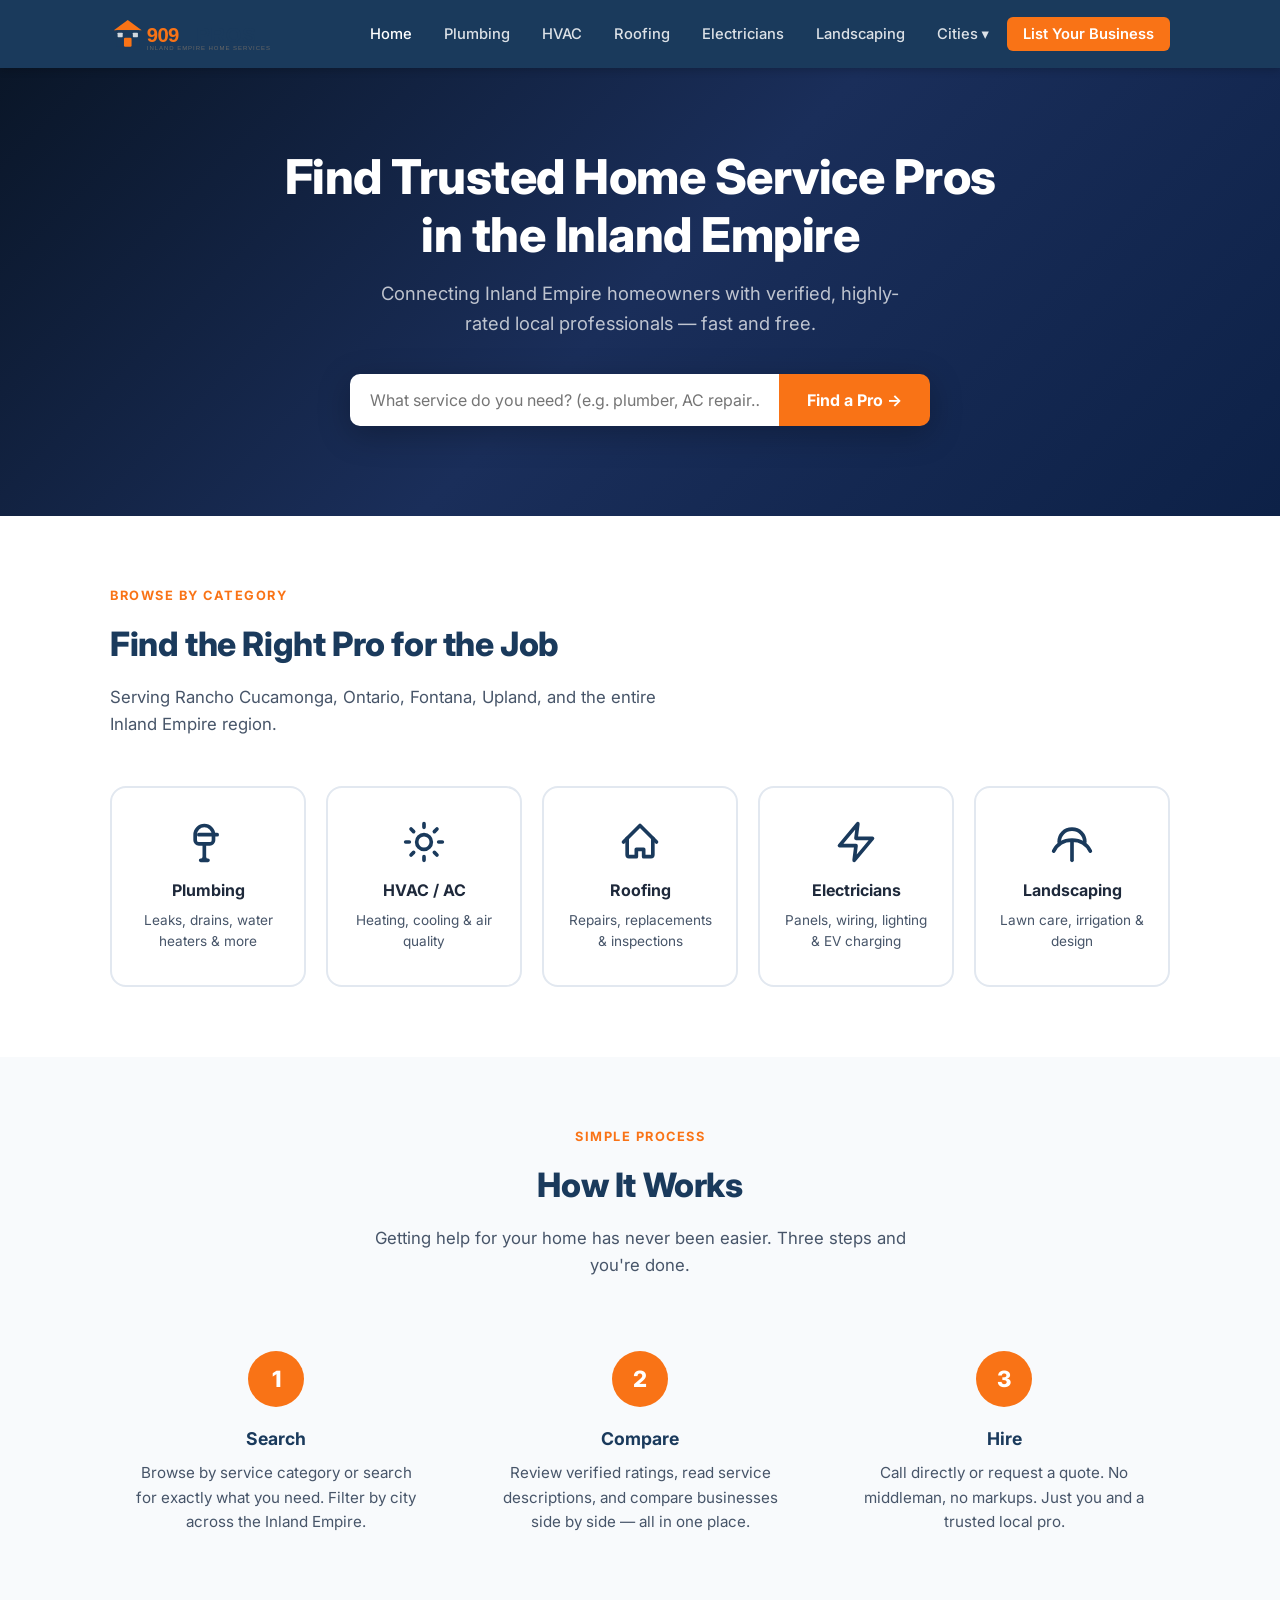
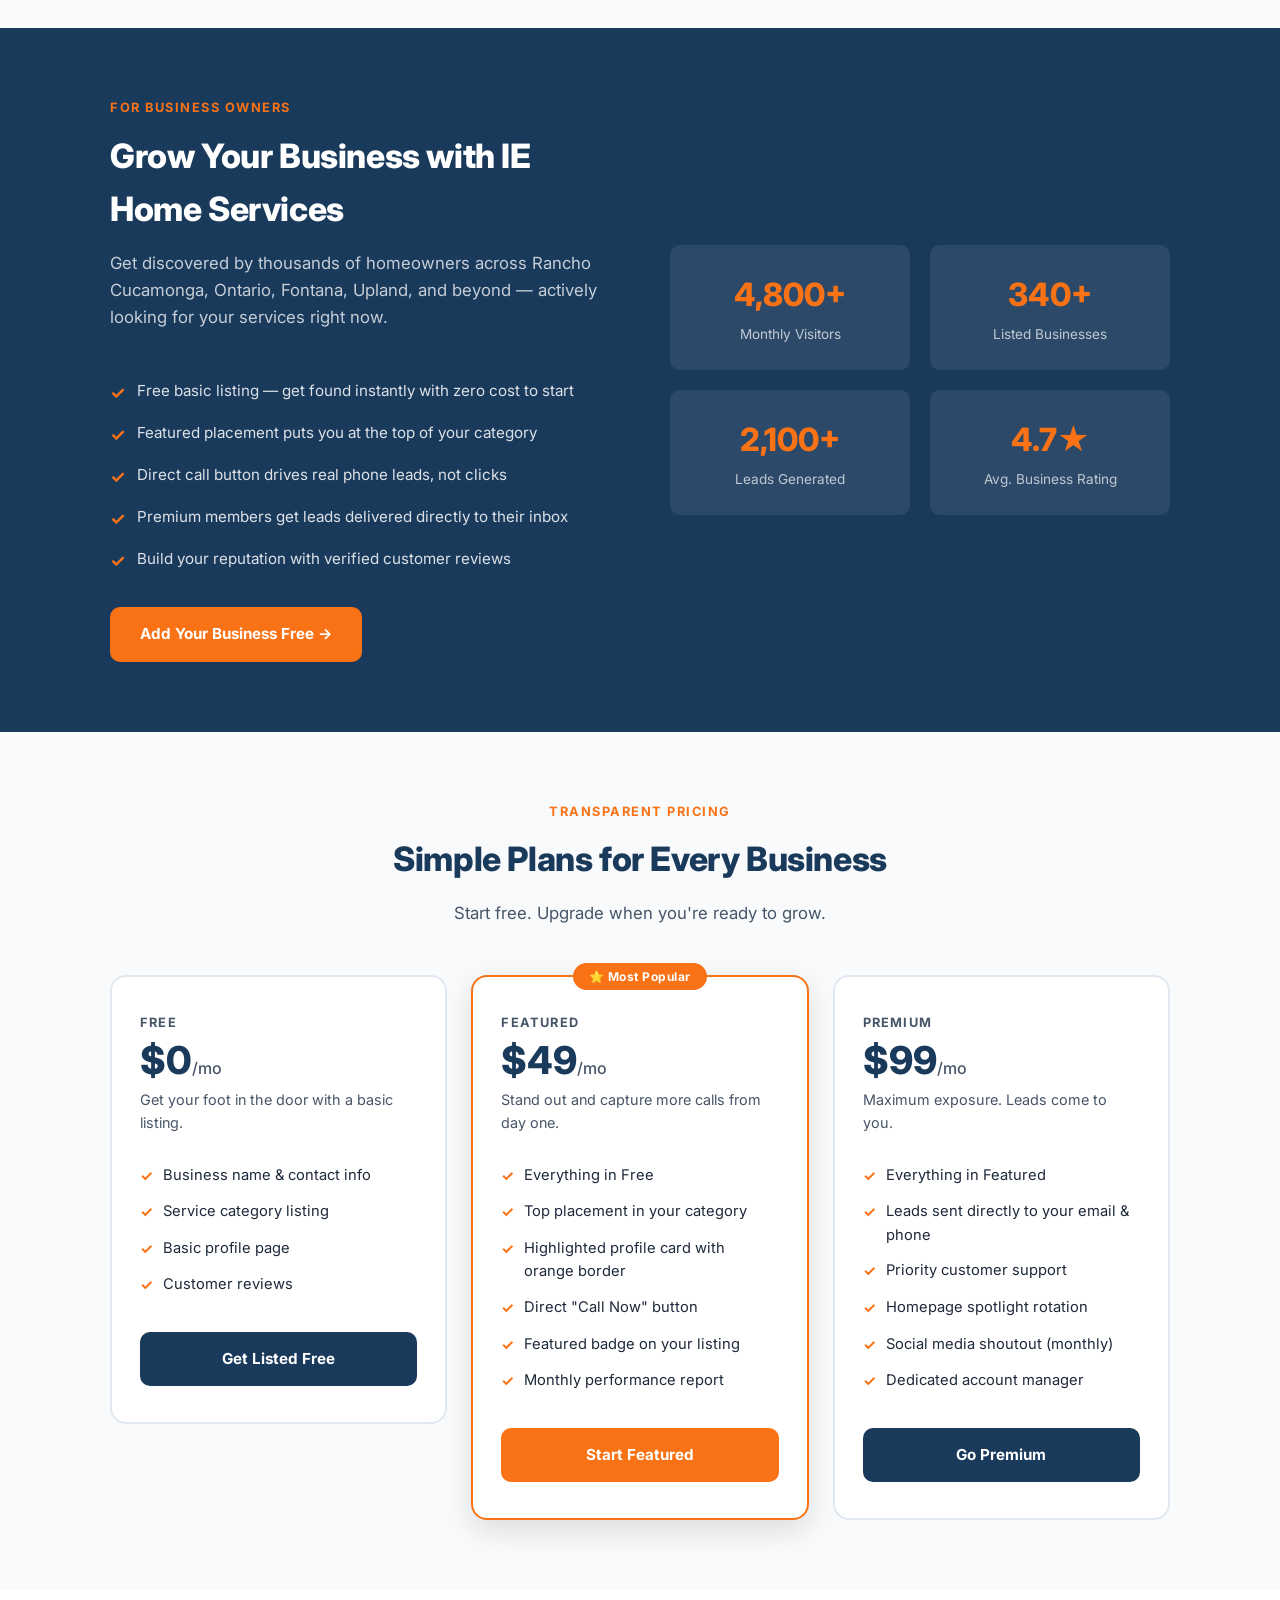
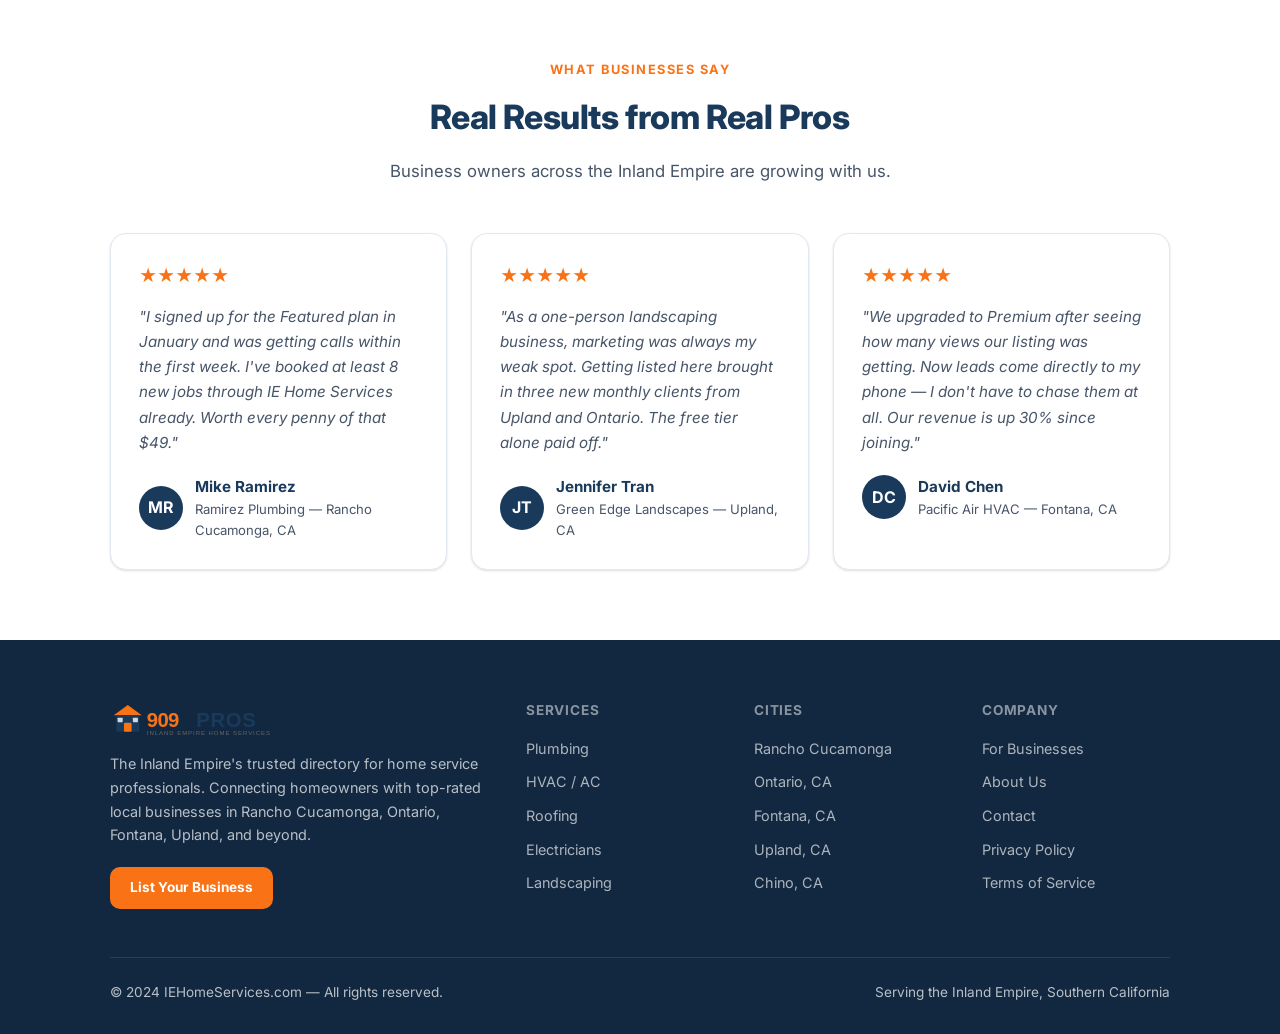
==== commit c238cfe0: "Replace emoji icons with clean SVG icons on category cards" ====
--- a/index.html
+++ b/index.html
@@ -73,27 +73,27 @@
     <p class="section-sub">Serving Rancho Cucamonga, Ontario, Fontana, Upland, and the entire Inland Empire region.</p>
     <div class="categories-grid">
       <a href="plumbing.html" class="category-card">
-        <span class="icon">🔧</span>
+        <span class="icon"><svg xmlns="http://www.w3.org/2000/svg" viewBox="0 0 24 24" fill="none" stroke="currentColor" stroke-width="2" stroke-linecap="round" stroke-linejoin="round" width="40" height="40"><path d="M12 22a2 2 0 0 1-2-2v-7H7a2 2 0 0 1-2-2V8a5 5 0 0 1 10 0v3a2 2 0 0 1-2 2h-3v7a2 2 0 0 1-2 2z"/><path d="M7 8h10"/></svg></span>
         <h3>Plumbing</h3>
         <p>Leaks, drains, water heaters & more</p>
       </a>
       <a href="hvac.html" class="category-card">
-        <span class="icon">❄️</span>
+        <span class="icon"><svg xmlns="http://www.w3.org/2000/svg" viewBox="0 0 24 24" fill="none" stroke="currentColor" stroke-width="2" stroke-linecap="round" stroke-linejoin="round" width="40" height="40"><path d="M12 2v2M12 20v2M4.93 4.93l1.41 1.41M17.66 17.66l1.41 1.41M2 12h2M20 12h2M4.93 19.07l1.41-1.41M17.66 6.34l1.41-1.41"/><circle cx="12" cy="12" r="4"/></svg></span>
         <h3>HVAC / AC</h3>
         <p>Heating, cooling & air quality</p>
       </a>
       <a href="roofing.html" class="category-card">
-        <span class="icon">🏗️</span>
+        <span class="icon"><svg xmlns="http://www.w3.org/2000/svg" viewBox="0 0 24 24" fill="none" stroke="currentColor" stroke-width="2" stroke-linecap="round" stroke-linejoin="round" width="40" height="40"><path d="M3 12L12 3l9 9"/><path d="M5 10v9a1 1 0 0 0 1 1h4v-4h4v4h4a1 1 0 0 0 1-1v-9"/></svg></span>
         <h3>Roofing</h3>
         <p>Repairs, replacements & inspections</p>
       </a>
       <a href="electricians.html" class="category-card">
-        <span class="icon">⚡</span>
+        <span class="icon"><svg xmlns="http://www.w3.org/2000/svg" viewBox="0 0 24 24" fill="none" stroke="currentColor" stroke-width="2" stroke-linecap="round" stroke-linejoin="round" width="40" height="40"><polygon points="13 2 3 14 12 14 11 22 21 10 12 10 13 2"/></svg></span>
         <h3>Electricians</h3>
         <p>Panels, wiring, lighting & EV charging</p>
       </a>
       <a href="landscaping.html" class="category-card">
-        <span class="icon">🌿</span>
+        <span class="icon"><svg xmlns="http://www.w3.org/2000/svg" viewBox="0 0 24 24" fill="none" stroke="currentColor" stroke-width="2" stroke-linecap="round" stroke-linejoin="round" width="40" height="40"><path d="M12 22V12"/><path d="M5 12c0-4 3-7 7-7s7 3 7 7"/><path d="M2 17c2-4 5-6 10-6s8 2 10 6"/></svg></span>
         <h3>Landscaping</h3>
         <p>Lawn care, irrigation & design</p>
       </a>
@@ -317,5 +317,6 @@
   </div>
 </footer>
 
+<script>document.querySelectorAll(".nav-dropdown-toggle").forEach(function(t){t.addEventListener("click",function(e){e.preventDefault();var p=t.closest(".nav-dropdown");document.querySelectorAll(".nav-dropdown").forEach(function(d){if(d!==p)d.classList.remove("open");});p.classList.toggle("open");});});</script>
 </body>
 </html>
--- a/style.css
+++ b/style.css
@@ -107,26 +107,52 @@
 .nav-dropdown-menu {
   display: none;
   position: absolute;
-  top: calc(100% + 4px);
+  top: calc(100% + 8px);
   left: 0;
   background: var(--navy-dark);
   border-radius: var(--radius);
-  min-width: 160px;
+  min-width: 200px;
   box-shadow: var(--shadow-lg);
   z-index: 200;
   list-style: none;
-  padding: 6px 0;
+  padding: 8px 0;
+  border: 1px solid rgba(255,255,255,0.1);
 }
 .nav-dropdown-menu li a {
   display: block;
-  padding: 8px 16px;
-  color: rgba(255,255,255,.85);
-  font-size: .9rem;
+  padding: 13px 20px;
+  color: rgba(255,255,255,.9);
+  font-size: 1rem;
+  font-weight: 500;
   border-radius: 0;
   white-space: nowrap;
-}
-.nav-dropdown-menu li a:hover { background: rgba(255,255,255,.1); color: var(--white); }
+  border-bottom: 1px solid rgba(255,255,255,0.06);
+}
+.nav-dropdown-menu li:last-child a { border-bottom: none; }
+.nav-dropdown-menu li a:hover { background: rgba(255,255,255,.12); color: var(--white); padding-left: 26px; transition: all 0.15s; }
 .nav-dropdown:hover .nav-dropdown-menu { display: block; }
+
+/* Mobile: show cities inline instead of dropdown */
+@media (max-width: 768px) {
+  .nav-dropdown-menu {
+    position: static;
+    display: none;
+    background: rgba(255,255,255,0.05);
+    border-radius: 0;
+    box-shadow: none;
+    border: none;
+    padding: 0;
+    min-width: 100%;
+  }
+  .nav-dropdown-menu li a {
+    padding: 13px 36px;
+    font-size: 0.95rem;
+    color: rgba(255,255,255,0.75);
+    border-bottom: 1px solid rgba(255,255,255,0.05);
+  }
+  .nav-dropdown-toggle::after { content: ''; }
+  .nav-dropdown.open .nav-dropdown-menu { display: block; }
+}
 
 /* Hamburger (CSS only) */
 .nav-toggle { display: none; }
@@ -167,7 +193,7 @@
   .nav-links a {
     padding: 14px 24px;
     border-radius: 0;
-    border-bottom: 1px solid rgba(255,255,255,.08);
+    border-bottom: none;
   }
   .nav-links .btn-nav {
     margin: 12px 24px;
@@ -305,7 +331,19 @@
 .category-card .icon {
   font-size: 2.5rem;
   margin-bottom: 14px;
-  display: block;
+  display: flex;
+  justify-content: center;
+  align-items: center;
+  color: var(--orange);
+}
+.category-card .icon svg {
+  width: 44px;
+  height: 44px;
+  stroke: var(--navy);
+  transition: stroke .25s;
+}
+.category-card:hover .icon svg {
+  stroke: var(--orange);
 }
 
 .category-card h3 {
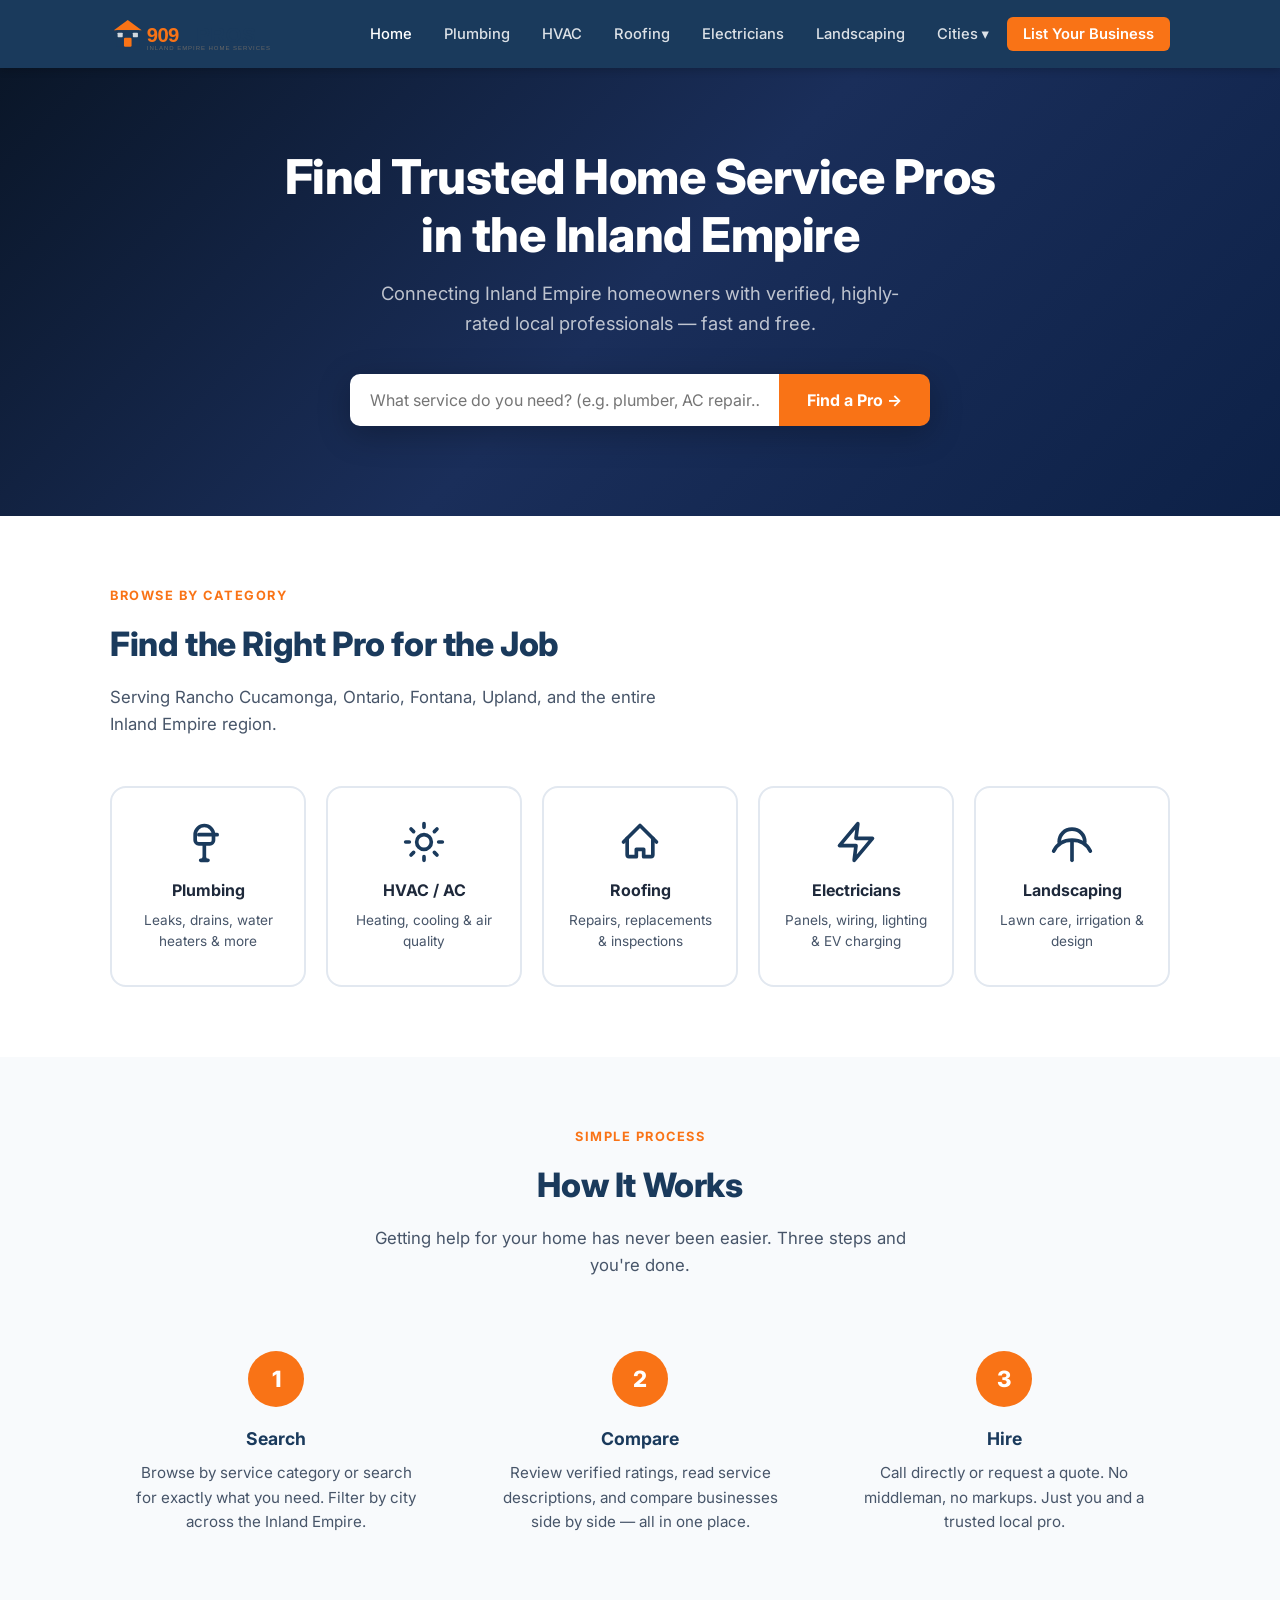
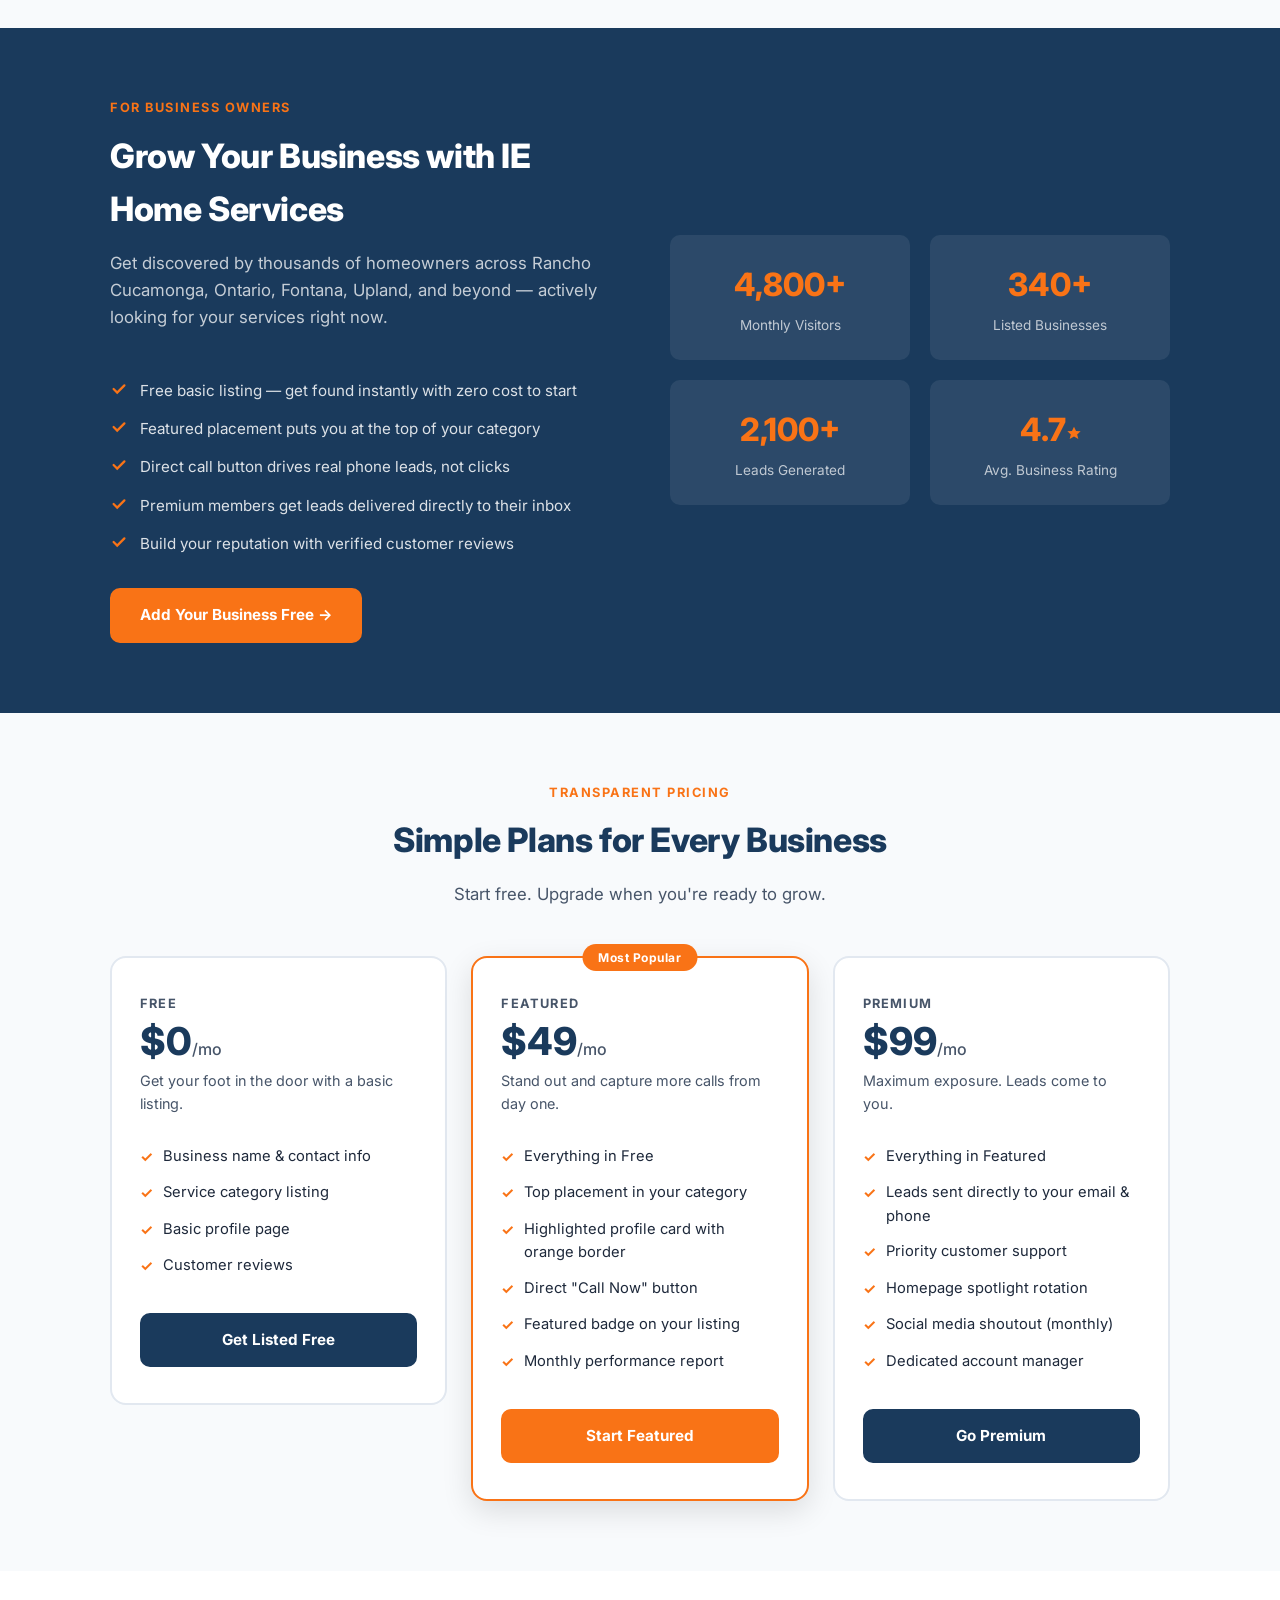
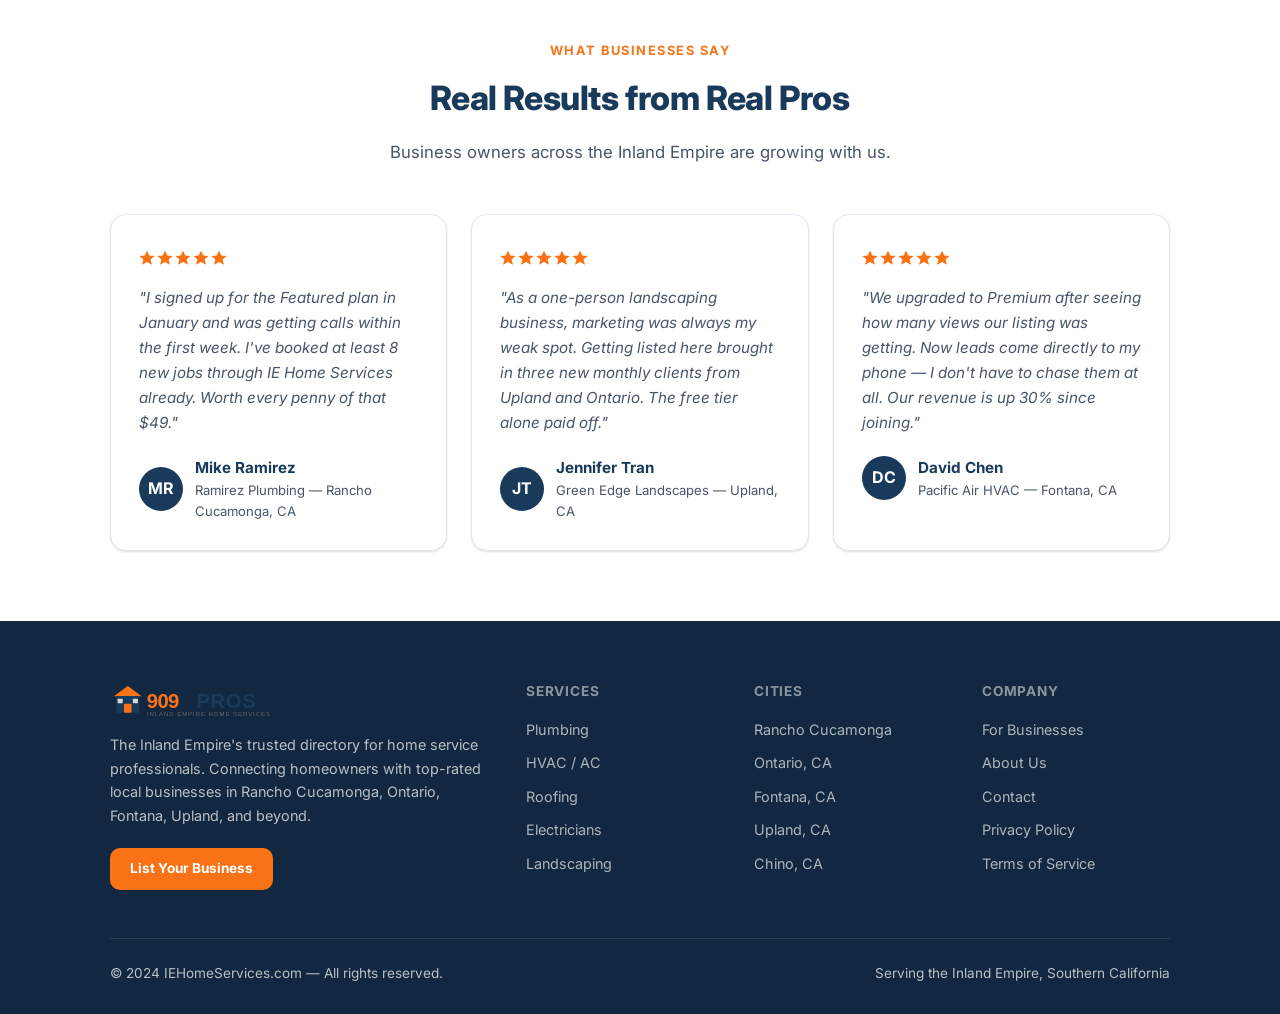
==== commit 3624d046: "Remove all emoji - replace with SVG icons throughout" ====
--- a/index.html
+++ b/index.html
@@ -136,11 +136,11 @@
         <h2 class="section-title">Grow Your Business with IE Home Services</h2>
         <p class="section-sub">Get discovered by thousands of homeowners across Rancho Cucamonga, Ontario, Fontana, Upland, and beyond — actively looking for your services right now.</p>
         <ul class="biz-features">
-          <li><span class="check">✓</span> Free basic listing — get found instantly with zero cost to start</li>
-          <li><span class="check">✓</span> Featured placement puts you at the top of your category</li>
-          <li><span class="check">✓</span> Direct call button drives real phone leads, not clicks</li>
-          <li><span class="check">✓</span> Premium members get leads delivered directly to their inbox</li>
-          <li><span class="check">✓</span> Build your reputation with verified customer reviews</li>
+          <li><span class="check"><svg viewBox="0 0 20 20" width="18" height="18"><polyline points="4,10 8,14 16,6" fill="none" stroke="#f97316" stroke-width="2.5" stroke-linecap="round"/></svg></span> Free basic listing — get found instantly with zero cost to start</li>
+          <li><span class="check"><svg viewBox="0 0 20 20" width="18" height="18"><polyline points="4,10 8,14 16,6" fill="none" stroke="#f97316" stroke-width="2.5" stroke-linecap="round"/></svg></span> Featured placement puts you at the top of your category</li>
+          <li><span class="check"><svg viewBox="0 0 20 20" width="18" height="18"><polyline points="4,10 8,14 16,6" fill="none" stroke="#f97316" stroke-width="2.5" stroke-linecap="round"/></svg></span> Direct call button drives real phone leads, not clicks</li>
+          <li><span class="check"><svg viewBox="0 0 20 20" width="18" height="18"><polyline points="4,10 8,14 16,6" fill="none" stroke="#f97316" stroke-width="2.5" stroke-linecap="round"/></svg></span> Premium members get leads delivered directly to their inbox</li>
+          <li><span class="check"><svg viewBox="0 0 20 20" width="18" height="18"><polyline points="4,10 8,14 16,6" fill="none" stroke="#f97316" stroke-width="2.5" stroke-linecap="round"/></svg></span> Build your reputation with verified customer reviews</li>
         </ul>
         <a href="list-your-business.html" class="btn btn-primary">Add Your Business Free →</a>
       </div>
@@ -158,7 +158,7 @@
           <div class="stat-label">Leads Generated</div>
         </div>
         <div class="stat-box">
-          <div class="stat-num">4.7★</div>
+          <div class="stat-num">4.7<svg viewBox="0 0 20 20" width="14" height="14" style="vertical-align:middle;margin-left:1px"><polygon points="10,1 12.9,7 19.5,7.6 14.5,12 16.2,18.5 10,15 3.8,18.5 5.5,12 0.5,7.6 7.1,7" fill="#f97316"/></svg></div>
           <div class="stat-label">Avg. Business Rating</div>
         </div>
       </div>
@@ -188,7 +188,7 @@
       </div>
 
       <div class="pricing-card featured">
-        <div class="pricing-badge">⭐ Most Popular</div>
+        <div class="pricing-badge">Most Popular</div>
         <div class="pricing-tier">Featured</div>
         <div class="pricing-price">$49<span>/mo</span></div>
         <div class="pricing-desc">Stand out and capture more calls from day one.</div>
@@ -231,7 +231,7 @@
     <div class="testimonials-grid">
 
       <div class="testimonial-card">
-        <div class="testimonial-stars">★★★★★</div>
+        <div class="testimonial-stars"><span class="stars"><svg class="star" viewBox="0 0 20 20" width="16" height="16"><polygon points="10,1 12.9,7 19.5,7.6 14.5,12 16.2,18.5 10,15 3.8,18.5 5.5,12 0.5,7.6 7.1,7" fill="#f97316"/></svg><svg class="star" viewBox="0 0 20 20" width="16" height="16"><polygon points="10,1 12.9,7 19.5,7.6 14.5,12 16.2,18.5 10,15 3.8,18.5 5.5,12 0.5,7.6 7.1,7" fill="#f97316"/></svg><svg class="star" viewBox="0 0 20 20" width="16" height="16"><polygon points="10,1 12.9,7 19.5,7.6 14.5,12 16.2,18.5 10,15 3.8,18.5 5.5,12 0.5,7.6 7.1,7" fill="#f97316"/></svg><svg class="star" viewBox="0 0 20 20" width="16" height="16"><polygon points="10,1 12.9,7 19.5,7.6 14.5,12 16.2,18.5 10,15 3.8,18.5 5.5,12 0.5,7.6 7.1,7" fill="#f97316"/></svg><svg class="star" viewBox="0 0 20 20" width="16" height="16"><polygon points="10,1 12.9,7 19.5,7.6 14.5,12 16.2,18.5 10,15 3.8,18.5 5.5,12 0.5,7.6 7.1,7" fill="#f97316"/></svg></span></div>
         <p class="testimonial-text">"I signed up for the Featured plan in January and was getting calls within the first week. I've booked at least 8 new jobs through IE Home Services already. Worth every penny of that $49."</p>
         <div class="testimonial-author">
           <div class="author-avatar">MR</div>
@@ -243,7 +243,7 @@
       </div>
 
       <div class="testimonial-card">
-        <div class="testimonial-stars">★★★★★</div>
+        <div class="testimonial-stars"><span class="stars"><svg class="star" viewBox="0 0 20 20" width="16" height="16"><polygon points="10,1 12.9,7 19.5,7.6 14.5,12 16.2,18.5 10,15 3.8,18.5 5.5,12 0.5,7.6 7.1,7" fill="#f97316"/></svg><svg class="star" viewBox="0 0 20 20" width="16" height="16"><polygon points="10,1 12.9,7 19.5,7.6 14.5,12 16.2,18.5 10,15 3.8,18.5 5.5,12 0.5,7.6 7.1,7" fill="#f97316"/></svg><svg class="star" viewBox="0 0 20 20" width="16" height="16"><polygon points="10,1 12.9,7 19.5,7.6 14.5,12 16.2,18.5 10,15 3.8,18.5 5.5,12 0.5,7.6 7.1,7" fill="#f97316"/></svg><svg class="star" viewBox="0 0 20 20" width="16" height="16"><polygon points="10,1 12.9,7 19.5,7.6 14.5,12 16.2,18.5 10,15 3.8,18.5 5.5,12 0.5,7.6 7.1,7" fill="#f97316"/></svg><svg class="star" viewBox="0 0 20 20" width="16" height="16"><polygon points="10,1 12.9,7 19.5,7.6 14.5,12 16.2,18.5 10,15 3.8,18.5 5.5,12 0.5,7.6 7.1,7" fill="#f97316"/></svg></span></div>
         <p class="testimonial-text">"As a one-person landscaping business, marketing was always my weak spot. Getting listed here brought in three new monthly clients from Upland and Ontario. The free tier alone paid off."</p>
         <div class="testimonial-author">
           <div class="author-avatar">JT</div>
@@ -255,7 +255,7 @@
       </div>
 
       <div class="testimonial-card">
-        <div class="testimonial-stars">★★★★★</div>
+        <div class="testimonial-stars"><span class="stars"><svg class="star" viewBox="0 0 20 20" width="16" height="16"><polygon points="10,1 12.9,7 19.5,7.6 14.5,12 16.2,18.5 10,15 3.8,18.5 5.5,12 0.5,7.6 7.1,7" fill="#f97316"/></svg><svg class="star" viewBox="0 0 20 20" width="16" height="16"><polygon points="10,1 12.9,7 19.5,7.6 14.5,12 16.2,18.5 10,15 3.8,18.5 5.5,12 0.5,7.6 7.1,7" fill="#f97316"/></svg><svg class="star" viewBox="0 0 20 20" width="16" height="16"><polygon points="10,1 12.9,7 19.5,7.6 14.5,12 16.2,18.5 10,15 3.8,18.5 5.5,12 0.5,7.6 7.1,7" fill="#f97316"/></svg><svg class="star" viewBox="0 0 20 20" width="16" height="16"><polygon points="10,1 12.9,7 19.5,7.6 14.5,12 16.2,18.5 10,15 3.8,18.5 5.5,12 0.5,7.6 7.1,7" fill="#f97316"/></svg><svg class="star" viewBox="0 0 20 20" width="16" height="16"><polygon points="10,1 12.9,7 19.5,7.6 14.5,12 16.2,18.5 10,15 3.8,18.5 5.5,12 0.5,7.6 7.1,7" fill="#f97316"/></svg></span></div>
         <p class="testimonial-text">"We upgraded to Premium after seeing how many views our listing was getting. Now leads come directly to my phone — I don't have to chase them at all. Our revenue is up 30% since joining."</p>
         <div class="testimonial-author">
           <div class="author-avatar">DC</div>
--- a/style.css
+++ b/style.css
@@ -191,14 +191,18 @@
     max-height: 500px;
   }
   .nav-links a {
-    padding: 14px 24px;
+    padding: 18px 24px;
     border-radius: 0;
     border-bottom: none;
+    font-size: 1.1rem;
   }
   .nav-links .btn-nav {
-    margin: 12px 24px;
+    margin: 12px 16px 16px;
     border-radius: 6px;
     text-align: center;
+    display: block;
+    padding: 16px 24px;
+    font-size: 1.1rem;
   }
   .nav-toggle:checked ~ label .hamburger span:nth-child(1) {
     transform: translateY(7px) rotate(45deg);
@@ -522,10 +526,10 @@
 }
 
 .biz-features li span.check {
-  color: var(--orange);
-  font-weight: 700;
-  font-size: 1.1rem;
+  display: inline-flex;
+  align-items: center;
   flex-shrink: 0;
+  margin-top: 1px;
 }
 
 .biz-stats {
@@ -766,8 +770,15 @@
 }
 
 .stars {
-  color: #f59e0b;
-  font-size: .95rem;
+  display: inline-flex;
+  align-items: center;
+  gap: 2px;
+  vertical-align: middle;
+}
+
+.star {
+  display: inline-block;
+  flex-shrink: 0;
 }
 
 .rating-num {
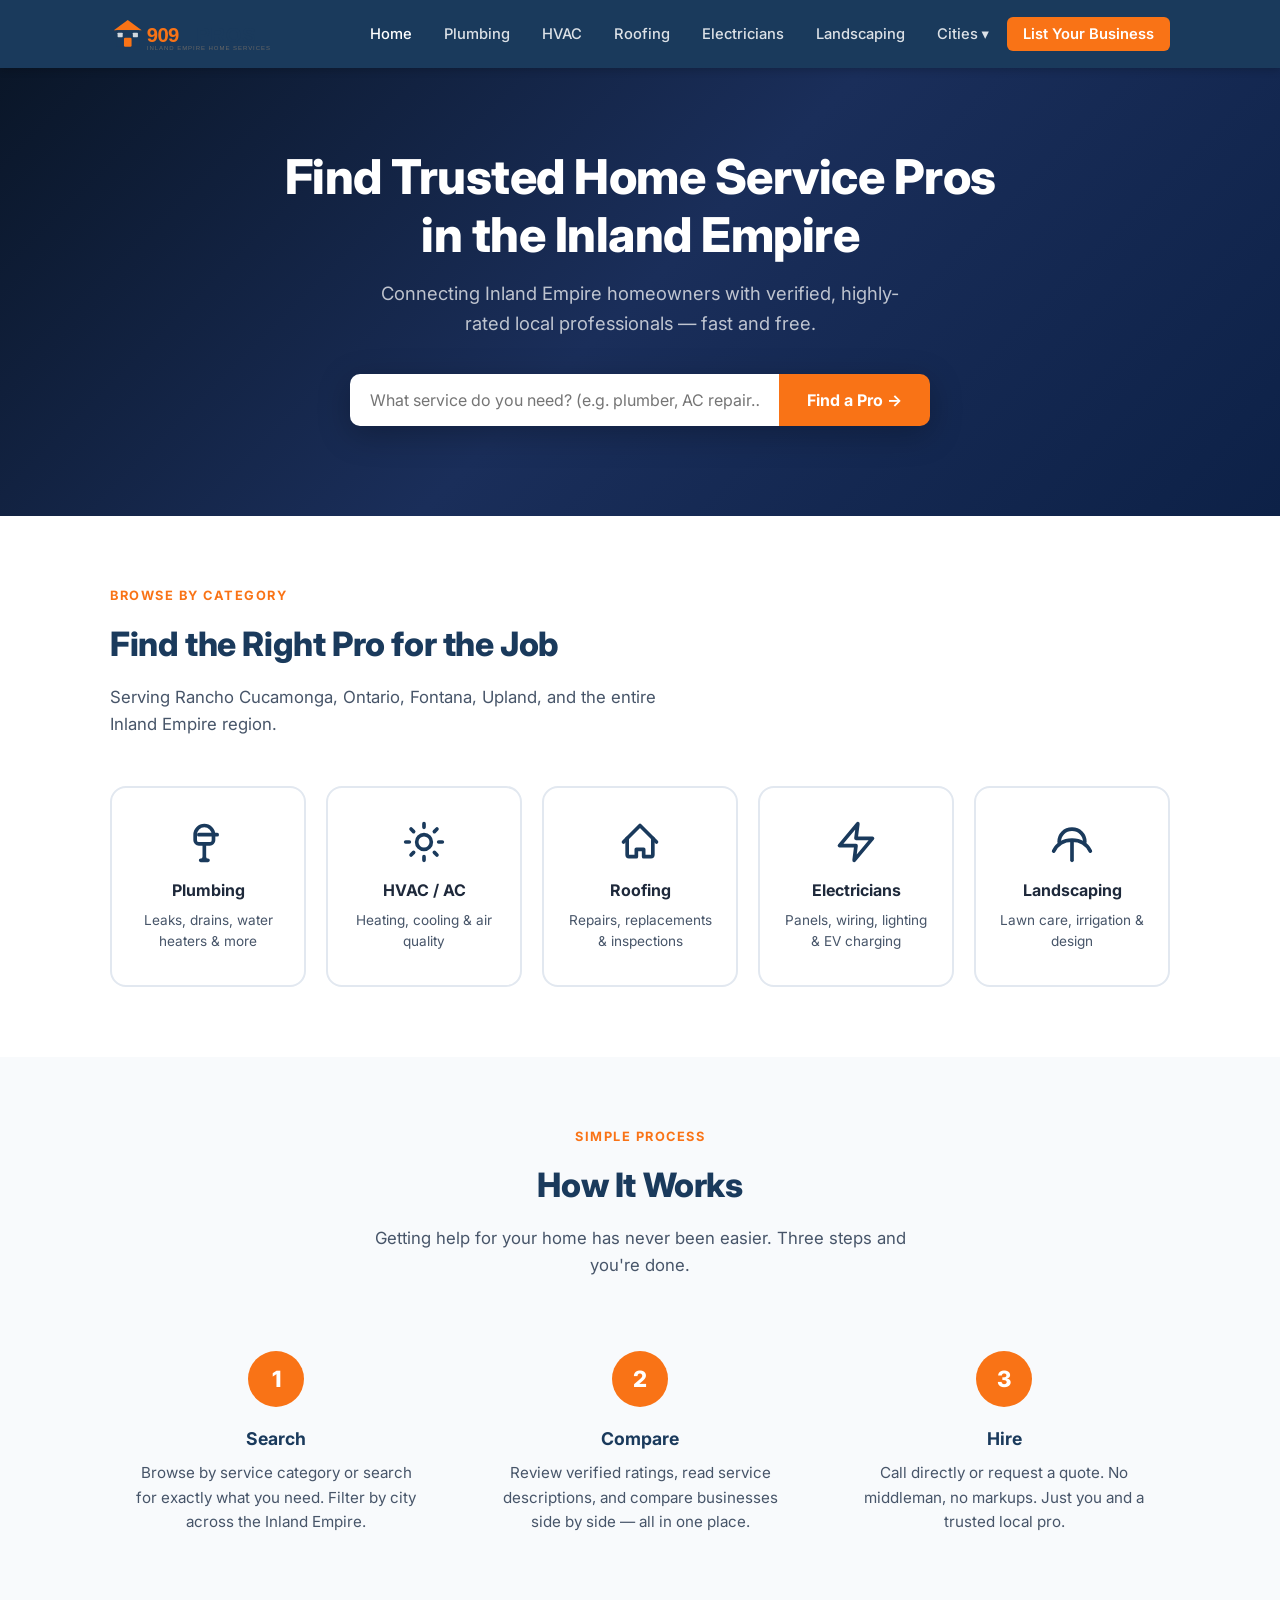
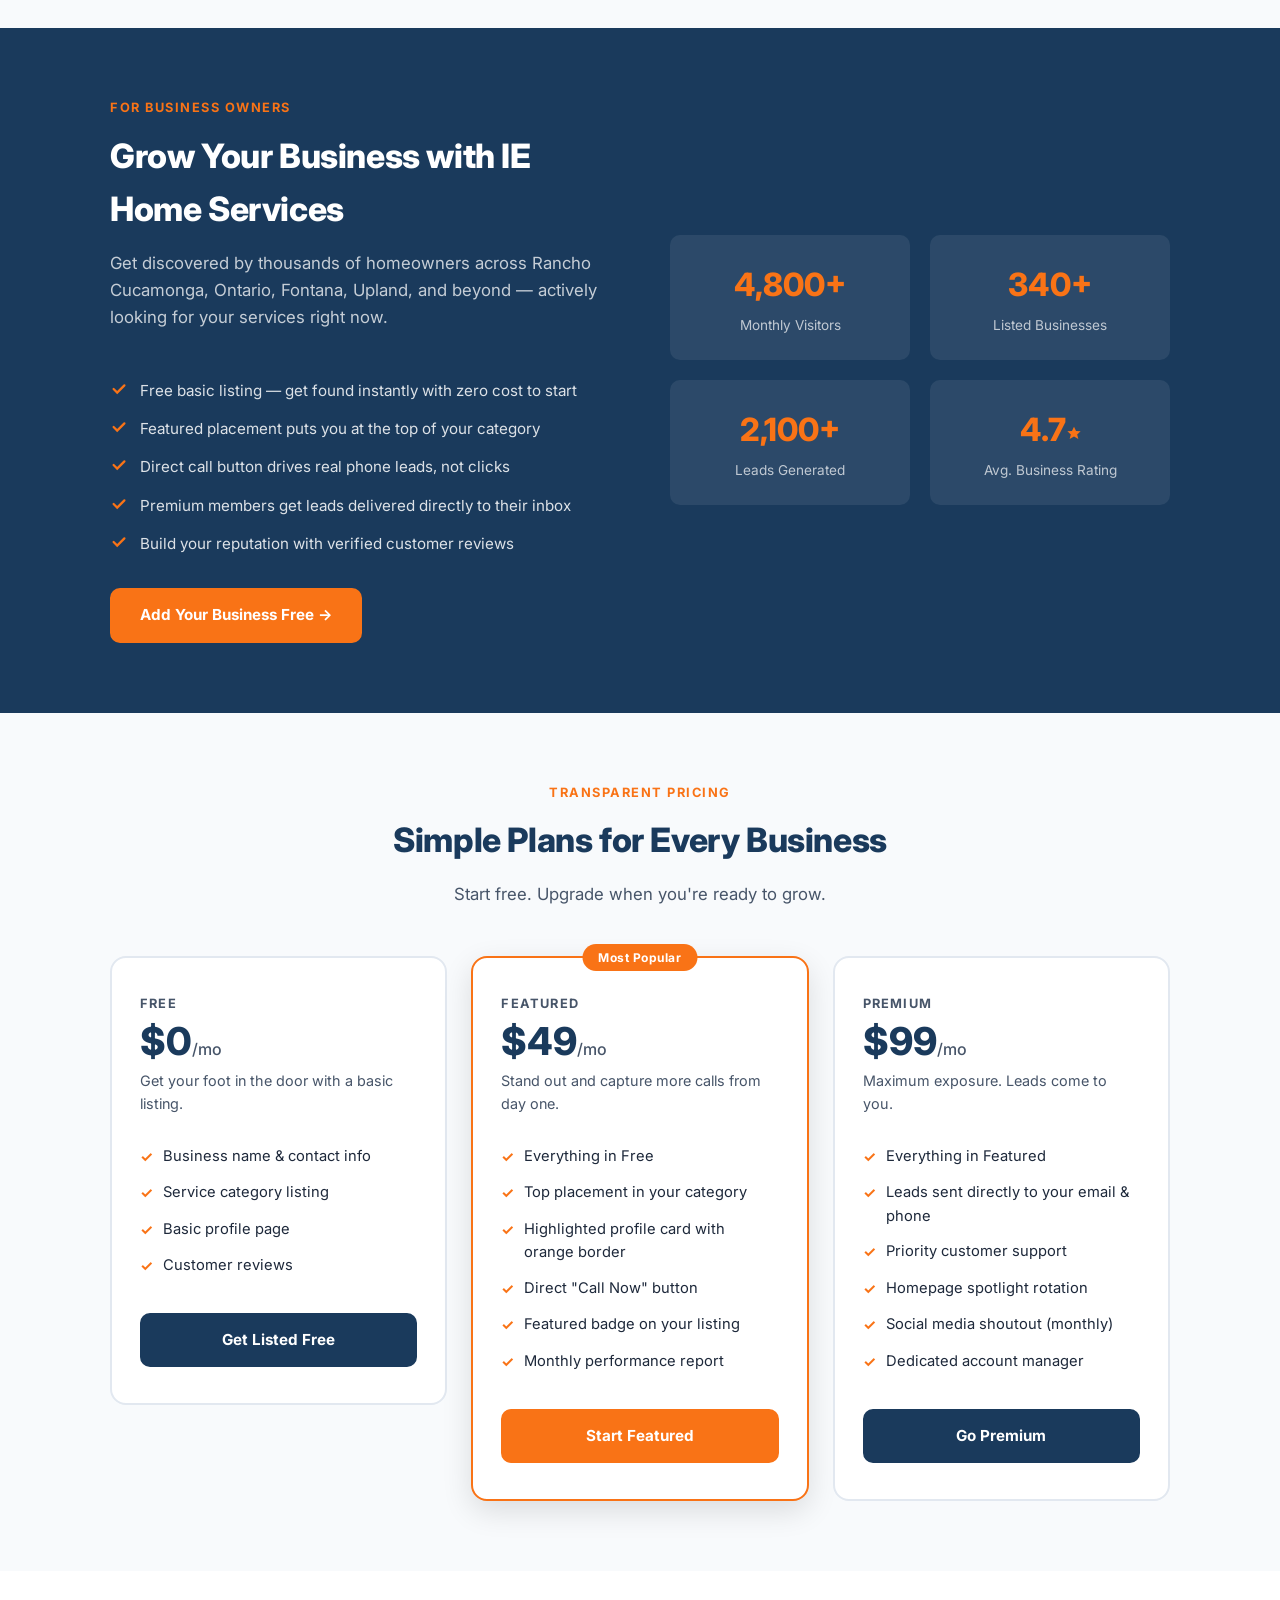
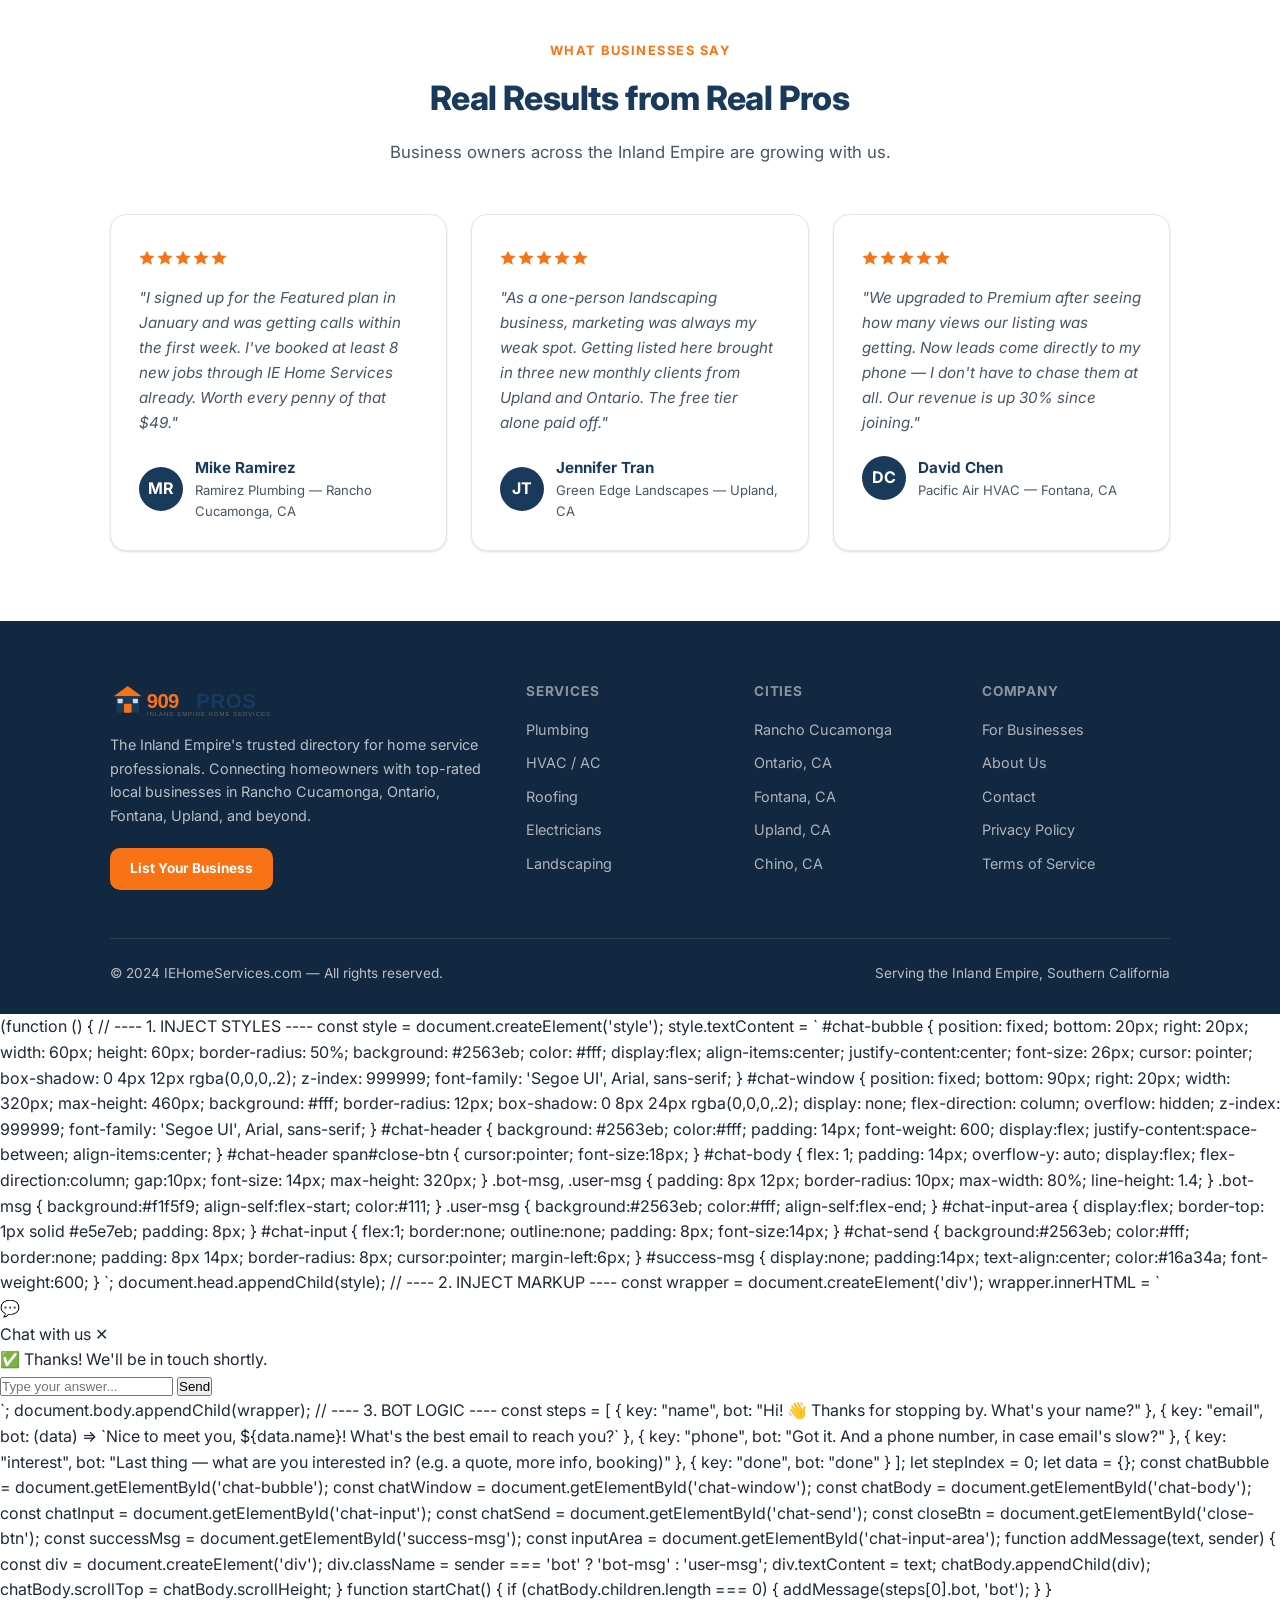
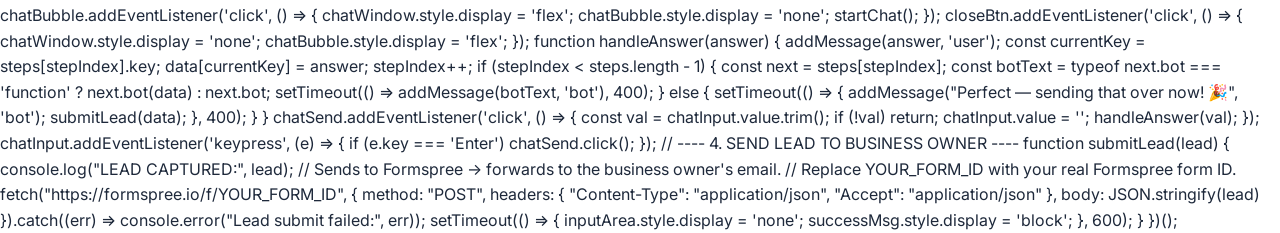
==== commit 308cd1a9: "Update index.html" ====
--- a/index.html
+++ b/index.html
@@ -319,4 +319,163 @@
 
 <script>document.querySelectorAll(".nav-dropdown-toggle").forEach(function(t){t.addEventListener("click",function(e){e.preventDefault();var p=t.closest(".nav-dropdown");document.querySelectorAll(".nav-dropdown").forEach(function(d){if(d!==p)d.classList.remove("open");});p.classList.toggle("open");});});</script>
 </body>
+  (function () {
+  // ---- 1. INJECT STYLES ----
+  const style = document.createElement('style');
+  style.textContent = `
+    #chat-bubble {
+      position: fixed; bottom: 20px; right: 20px;
+      width: 60px; height: 60px; border-radius: 50%;
+      background: #2563eb; color: #fff; display:flex;
+      align-items:center; justify-content:center;
+      font-size: 26px; cursor: pointer; box-shadow: 0 4px 12px rgba(0,0,0,.2);
+      z-index: 999999; font-family: 'Segoe UI', Arial, sans-serif;
+    }
+    #chat-window {
+      position: fixed; bottom: 90px; right: 20px;
+      width: 320px; max-height: 460px; background: #fff;
+      border-radius: 12px; box-shadow: 0 8px 24px rgba(0,0,0,.2);
+      display: none; flex-direction: column; overflow: hidden;
+      z-index: 999999; font-family: 'Segoe UI', Arial, sans-serif;
+    }
+    #chat-header {
+      background: #2563eb; color:#fff; padding: 14px;
+      font-weight: 600; display:flex; justify-content:space-between; align-items:center;
+    }
+    #chat-header span#close-btn { cursor:pointer; font-size:18px; }
+    #chat-body {
+      flex: 1; padding: 14px; overflow-y: auto;
+      display:flex; flex-direction:column; gap:10px; font-size: 14px;
+      max-height: 320px;
+    }
+    .bot-msg, .user-msg {
+      padding: 8px 12px; border-radius: 10px; max-width: 80%;
+      line-height: 1.4;
+    }
+    .bot-msg { background:#f1f5f9; align-self:flex-start; color:#111; }
+    .user-msg { background:#2563eb; color:#fff; align-self:flex-end; }
+    #chat-input-area { display:flex; border-top: 1px solid #e5e7eb; padding: 8px; }
+    #chat-input { flex:1; border:none; outline:none; padding: 8px; font-size:14px; }
+    #chat-send {
+      background:#2563eb; color:#fff; border:none; padding: 8px 14px;
+      border-radius: 8px; cursor:pointer; margin-left:6px;
+    }
+    #success-msg { display:none; padding:14px; text-align:center; color:#16a34a; font-weight:600; }
+  `;
+  document.head.appendChild(style);
+
+  // ---- 2. INJECT MARKUP ----
+  const wrapper = document.createElement('div');
+  wrapper.innerHTML = `
+    <div id="chat-bubble">💬</div>
+    <div id="chat-window">
+      <div id="chat-header">
+        <span>Chat with us</span>
+        <span id="close-btn">✕</span>
+      </div>
+      <div id="chat-body"></div>
+      <div id="success-msg">✅ Thanks! We'll be in touch shortly.</div>
+      <div id="chat-input-area">
+        <input id="chat-input" type="text" placeholder="Type your answer..." />
+        <button id="chat-send">Send</button>
+      </div>
+    </div>
+  `;
+  document.body.appendChild(wrapper);
+
+  // ---- 3. BOT LOGIC ----
+  const steps = [
+    { key: "name",     bot: "Hi! 👋 Thanks for stopping by. What's your name?" },
+    { key: "email",    bot: (data) => `Nice to meet you, ${data.name}! What's the best email to reach you?` },
+    { key: "phone",    bot: "Got it. And a phone number, in case email's slow?" },
+    { key: "interest", bot: "Last thing — what are you interested in? (e.g. a quote, more info, booking)" },
+    { key: "done",     bot: "done" }
+  ];
+
+  let stepIndex = 0;
+  let data = {};
+
+  const chatBubble = document.getElementById('chat-bubble');
+  const chatWindow = document.getElementById('chat-window');
+  const chatBody = document.getElementById('chat-body');
+  const chatInput = document.getElementById('chat-input');
+  const chatSend = document.getElementById('chat-send');
+  const closeBtn = document.getElementById('close-btn');
+  const successMsg = document.getElementById('success-msg');
+  const inputArea = document.getElementById('chat-input-area');
+
+  function addMessage(text, sender) {
+    const div = document.createElement('div');
+    div.className = sender === 'bot' ? 'bot-msg' : 'user-msg';
+    div.textContent = text;
+    chatBody.appendChild(div);
+    chatBody.scrollTop = chatBody.scrollHeight;
+  }
+
+  function startChat() {
+    if (chatBody.children.length === 0) {
+      addMessage(steps[0].bot, 'bot');
+    }
+  }
+
+  chatBubble.addEventListener('click', () => {
+    chatWindow.style.display = 'flex';
+    chatBubble.style.display = 'none';
+    startChat();
+  });
+
+  closeBtn.addEventListener('click', () => {
+    chatWindow.style.display = 'none';
+    chatBubble.style.display = 'flex';
+  });
+
+  function handleAnswer(answer) {
+    addMessage(answer, 'user');
+
+    const currentKey = steps[stepIndex].key;
+    data[currentKey] = answer;
+
+    stepIndex++;
+
+    if (stepIndex < steps.length - 1) {
+      const next = steps[stepIndex];
+      const botText = typeof next.bot === 'function' ? next.bot(data) : next.bot;
+      setTimeout(() => addMessage(botText, 'bot'), 400);
+    } else {
+      setTimeout(() => {
+        addMessage("Perfect — sending that over now! 🎉", 'bot');
+        submitLead(data);
+      }, 400);
+    }
+  }
+
+  chatSend.addEventListener('click', () => {
+    const val = chatInput.value.trim();
+    if (!val) return;
+    chatInput.value = '';
+    handleAnswer(val);
+  });
+
+  chatInput.addEventListener('keypress', (e) => {
+    if (e.key === 'Enter') chatSend.click();
+  });
+
+  // ---- 4. SEND LEAD TO BUSINESS OWNER ----
+  function submitLead(lead) {
+    console.log("LEAD CAPTURED:", lead);
+
+    // Sends to Formspree -> forwards to the business owner's email.
+    // Replace YOUR_FORM_ID with your real Formspree form ID.
+    fetch("https://formspree.io/f/YOUR_FORM_ID", {
+      method: "POST",
+      headers: { "Content-Type": "application/json", "Accept": "application/json" },
+      body: JSON.stringify(lead)
+    }).catch((err) => console.error("Lead submit failed:", err));
+
+    setTimeout(() => {
+      inputArea.style.display = 'none';
+      successMsg.style.display = 'block';
+    }, 600);
+  }
+})();
 </html>
--- a/style.css
+++ b/style.css
@@ -137,7 +137,7 @@
   .nav-dropdown-menu {
     position: static;
     display: none;
-    background: rgba(255,255,255,0.05);
+    background: transparent;
     border-radius: 0;
     box-shadow: none;
     border: none;
@@ -145,10 +145,10 @@
     min-width: 100%;
   }
   .nav-dropdown-menu li a {
-    padding: 13px 36px;
-    font-size: 0.95rem;
+    padding: 16px 36px;
+    font-size: 1.05rem;
     color: rgba(255,255,255,0.75);
-    border-bottom: 1px solid rgba(255,255,255,0.05);
+    border-bottom: none;
   }
   .nav-dropdown-toggle::after { content: ''; }
   .nav-dropdown.open .nav-dropdown-menu { display: block; }
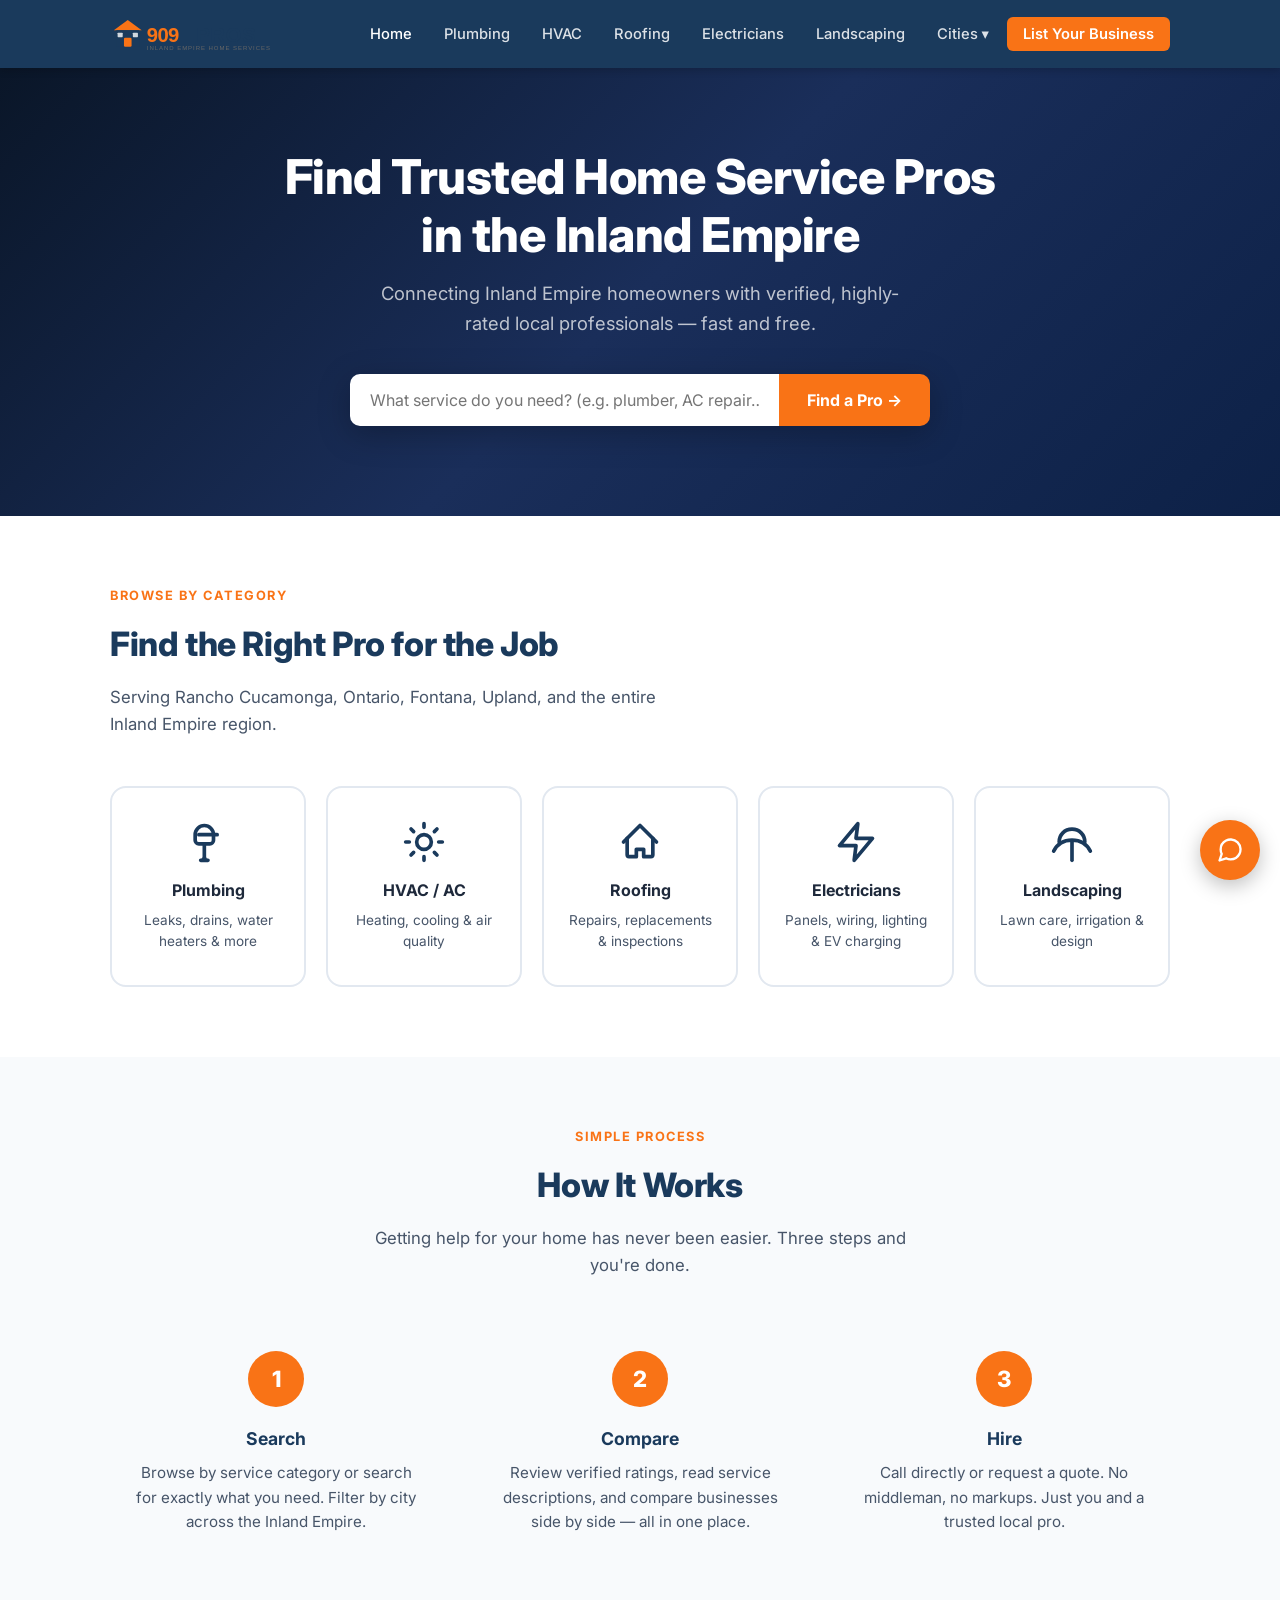
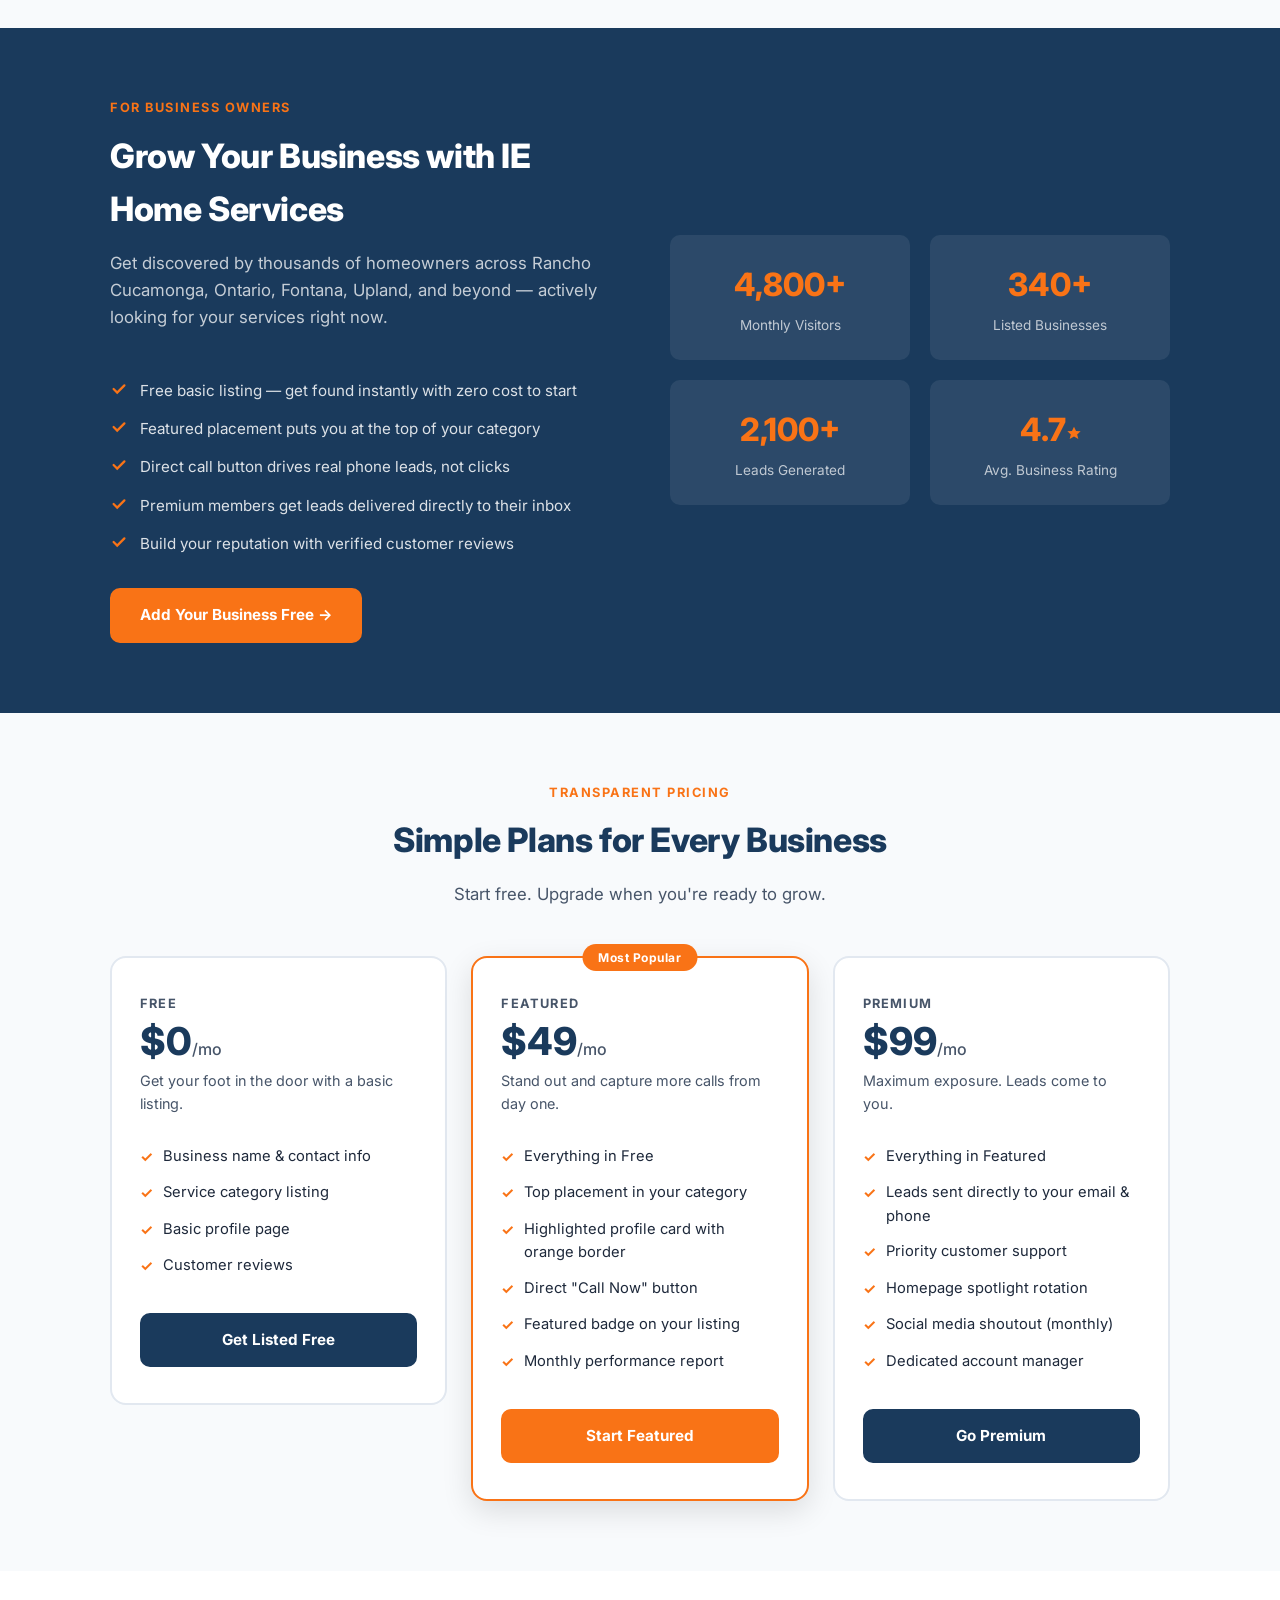
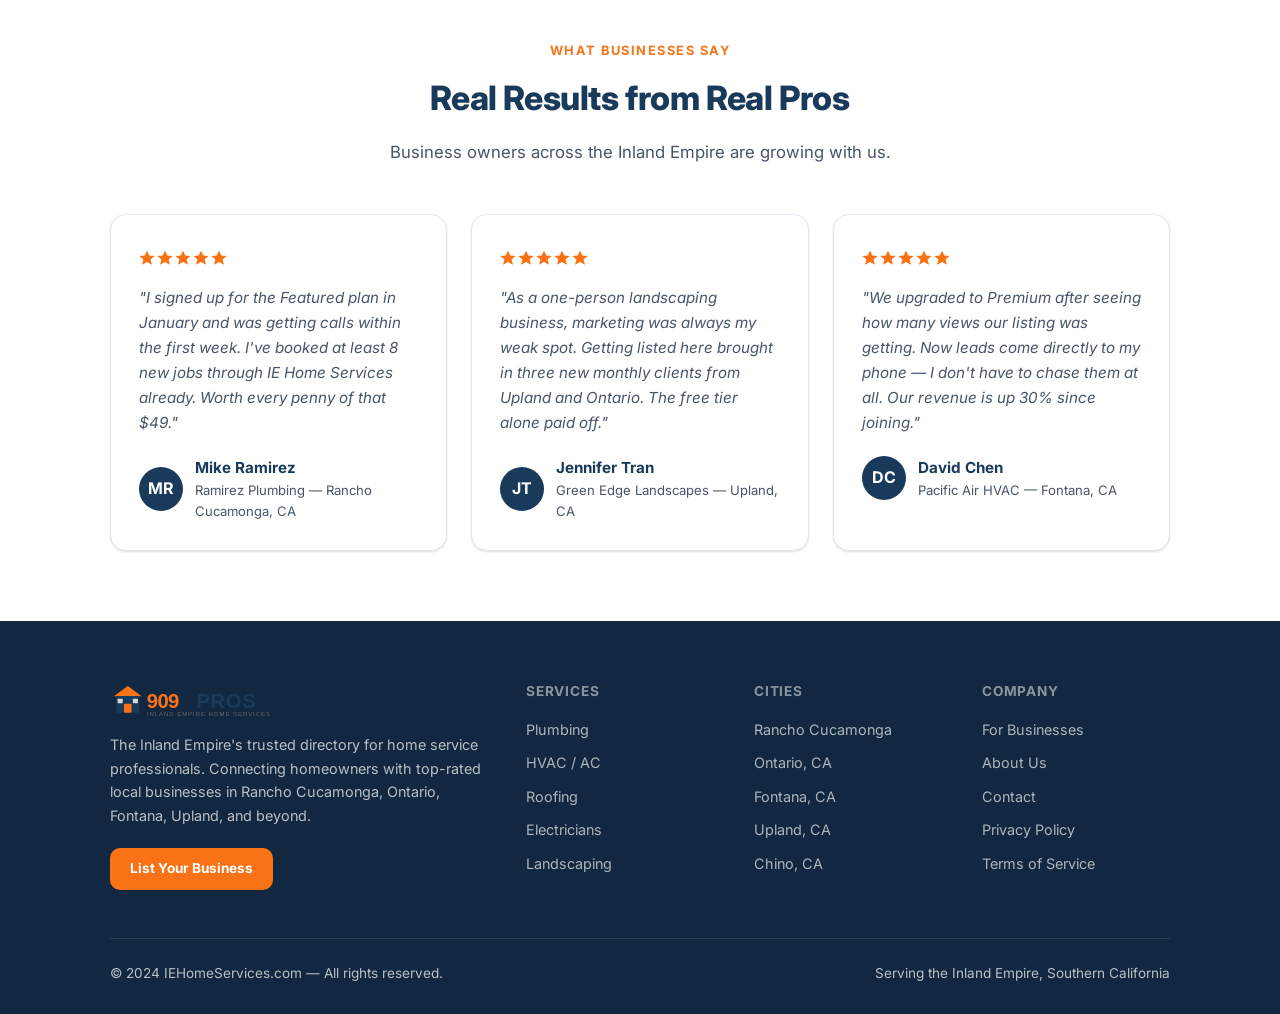
==== commit 82bcfe2d: "Update index.html" ====
--- a/index.html
+++ b/index.html
@@ -318,164 +318,6 @@
 </footer>
 
 <script>document.querySelectorAll(".nav-dropdown-toggle").forEach(function(t){t.addEventListener("click",function(e){e.preventDefault();var p=t.closest(".nav-dropdown");document.querySelectorAll(".nav-dropdown").forEach(function(d){if(d!==p)d.classList.remove("open");});p.classList.toggle("open");});});</script>
+<script src="chatbot-widget.js" defer></script>
 </body>
-  (function () {
-  // ---- 1. INJECT STYLES ----
-  const style = document.createElement('style');
-  style.textContent = `
-    #chat-bubble {
-      position: fixed; bottom: 20px; right: 20px;
-      width: 60px; height: 60px; border-radius: 50%;
-      background: #2563eb; color: #fff; display:flex;
-      align-items:center; justify-content:center;
-      font-size: 26px; cursor: pointer; box-shadow: 0 4px 12px rgba(0,0,0,.2);
-      z-index: 999999; font-family: 'Segoe UI', Arial, sans-serif;
-    }
-    #chat-window {
-      position: fixed; bottom: 90px; right: 20px;
-      width: 320px; max-height: 460px; background: #fff;
-      border-radius: 12px; box-shadow: 0 8px 24px rgba(0,0,0,.2);
-      display: none; flex-direction: column; overflow: hidden;
-      z-index: 999999; font-family: 'Segoe UI', Arial, sans-serif;
-    }
-    #chat-header {
-      background: #2563eb; color:#fff; padding: 14px;
-      font-weight: 600; display:flex; justify-content:space-between; align-items:center;
-    }
-    #chat-header span#close-btn { cursor:pointer; font-size:18px; }
-    #chat-body {
-      flex: 1; padding: 14px; overflow-y: auto;
-      display:flex; flex-direction:column; gap:10px; font-size: 14px;
-      max-height: 320px;
-    }
-    .bot-msg, .user-msg {
-      padding: 8px 12px; border-radius: 10px; max-width: 80%;
-      line-height: 1.4;
-    }
-    .bot-msg { background:#f1f5f9; align-self:flex-start; color:#111; }
-    .user-msg { background:#2563eb; color:#fff; align-self:flex-end; }
-    #chat-input-area { display:flex; border-top: 1px solid #e5e7eb; padding: 8px; }
-    #chat-input { flex:1; border:none; outline:none; padding: 8px; font-size:14px; }
-    #chat-send {
-      background:#2563eb; color:#fff; border:none; padding: 8px 14px;
-      border-radius: 8px; cursor:pointer; margin-left:6px;
-    }
-    #success-msg { display:none; padding:14px; text-align:center; color:#16a34a; font-weight:600; }
-  `;
-  document.head.appendChild(style);
-
-  // ---- 2. INJECT MARKUP ----
-  const wrapper = document.createElement('div');
-  wrapper.innerHTML = `
-    <div id="chat-bubble">💬</div>
-    <div id="chat-window">
-      <div id="chat-header">
-        <span>Chat with us</span>
-        <span id="close-btn">✕</span>
-      </div>
-      <div id="chat-body"></div>
-      <div id="success-msg">✅ Thanks! We'll be in touch shortly.</div>
-      <div id="chat-input-area">
-        <input id="chat-input" type="text" placeholder="Type your answer..." />
-        <button id="chat-send">Send</button>
-      </div>
-    </div>
-  `;
-  document.body.appendChild(wrapper);
-
-  // ---- 3. BOT LOGIC ----
-  const steps = [
-    { key: "name",     bot: "Hi! 👋 Thanks for stopping by. What's your name?" },
-    { key: "email",    bot: (data) => `Nice to meet you, ${data.name}! What's the best email to reach you?` },
-    { key: "phone",    bot: "Got it. And a phone number, in case email's slow?" },
-    { key: "interest", bot: "Last thing — what are you interested in? (e.g. a quote, more info, booking)" },
-    { key: "done",     bot: "done" }
-  ];
-
-  let stepIndex = 0;
-  let data = {};
-
-  const chatBubble = document.getElementById('chat-bubble');
-  const chatWindow = document.getElementById('chat-window');
-  const chatBody = document.getElementById('chat-body');
-  const chatInput = document.getElementById('chat-input');
-  const chatSend = document.getElementById('chat-send');
-  const closeBtn = document.getElementById('close-btn');
-  const successMsg = document.getElementById('success-msg');
-  const inputArea = document.getElementById('chat-input-area');
-
-  function addMessage(text, sender) {
-    const div = document.createElement('div');
-    div.className = sender === 'bot' ? 'bot-msg' : 'user-msg';
-    div.textContent = text;
-    chatBody.appendChild(div);
-    chatBody.scrollTop = chatBody.scrollHeight;
-  }
-
-  function startChat() {
-    if (chatBody.children.length === 0) {
-      addMessage(steps[0].bot, 'bot');
-    }
-  }
-
-  chatBubble.addEventListener('click', () => {
-    chatWindow.style.display = 'flex';
-    chatBubble.style.display = 'none';
-    startChat();
-  });
-
-  closeBtn.addEventListener('click', () => {
-    chatWindow.style.display = 'none';
-    chatBubble.style.display = 'flex';
-  });
-
-  function handleAnswer(answer) {
-    addMessage(answer, 'user');
-
-    const currentKey = steps[stepIndex].key;
-    data[currentKey] = answer;
-
-    stepIndex++;
-
-    if (stepIndex < steps.length - 1) {
-      const next = steps[stepIndex];
-      const botText = typeof next.bot === 'function' ? next.bot(data) : next.bot;
-      setTimeout(() => addMessage(botText, 'bot'), 400);
-    } else {
-      setTimeout(() => {
-        addMessage("Perfect — sending that over now! 🎉", 'bot');
-        submitLead(data);
-      }, 400);
-    }
-  }
-
-  chatSend.addEventListener('click', () => {
-    const val = chatInput.value.trim();
-    if (!val) return;
-    chatInput.value = '';
-    handleAnswer(val);
-  });
-
-  chatInput.addEventListener('keypress', (e) => {
-    if (e.key === 'Enter') chatSend.click();
-  });
-
-  // ---- 4. SEND LEAD TO BUSINESS OWNER ----
-  function submitLead(lead) {
-    console.log("LEAD CAPTURED:", lead);
-
-    // Sends to Formspree -> forwards to the business owner's email.
-    // Replace YOUR_FORM_ID with your real Formspree form ID.
-    fetch("https://formspree.io/f/YOUR_FORM_ID", {
-      method: "POST",
-      headers: { "Content-Type": "application/json", "Accept": "application/json" },
-      body: JSON.stringify(lead)
-    }).catch((err) => console.error("Lead submit failed:", err));
-
-    setTimeout(() => {
-      inputArea.style.display = 'none';
-      successMsg.style.display = 'block';
-    }, 600);
-  }
-})();
 </html>
